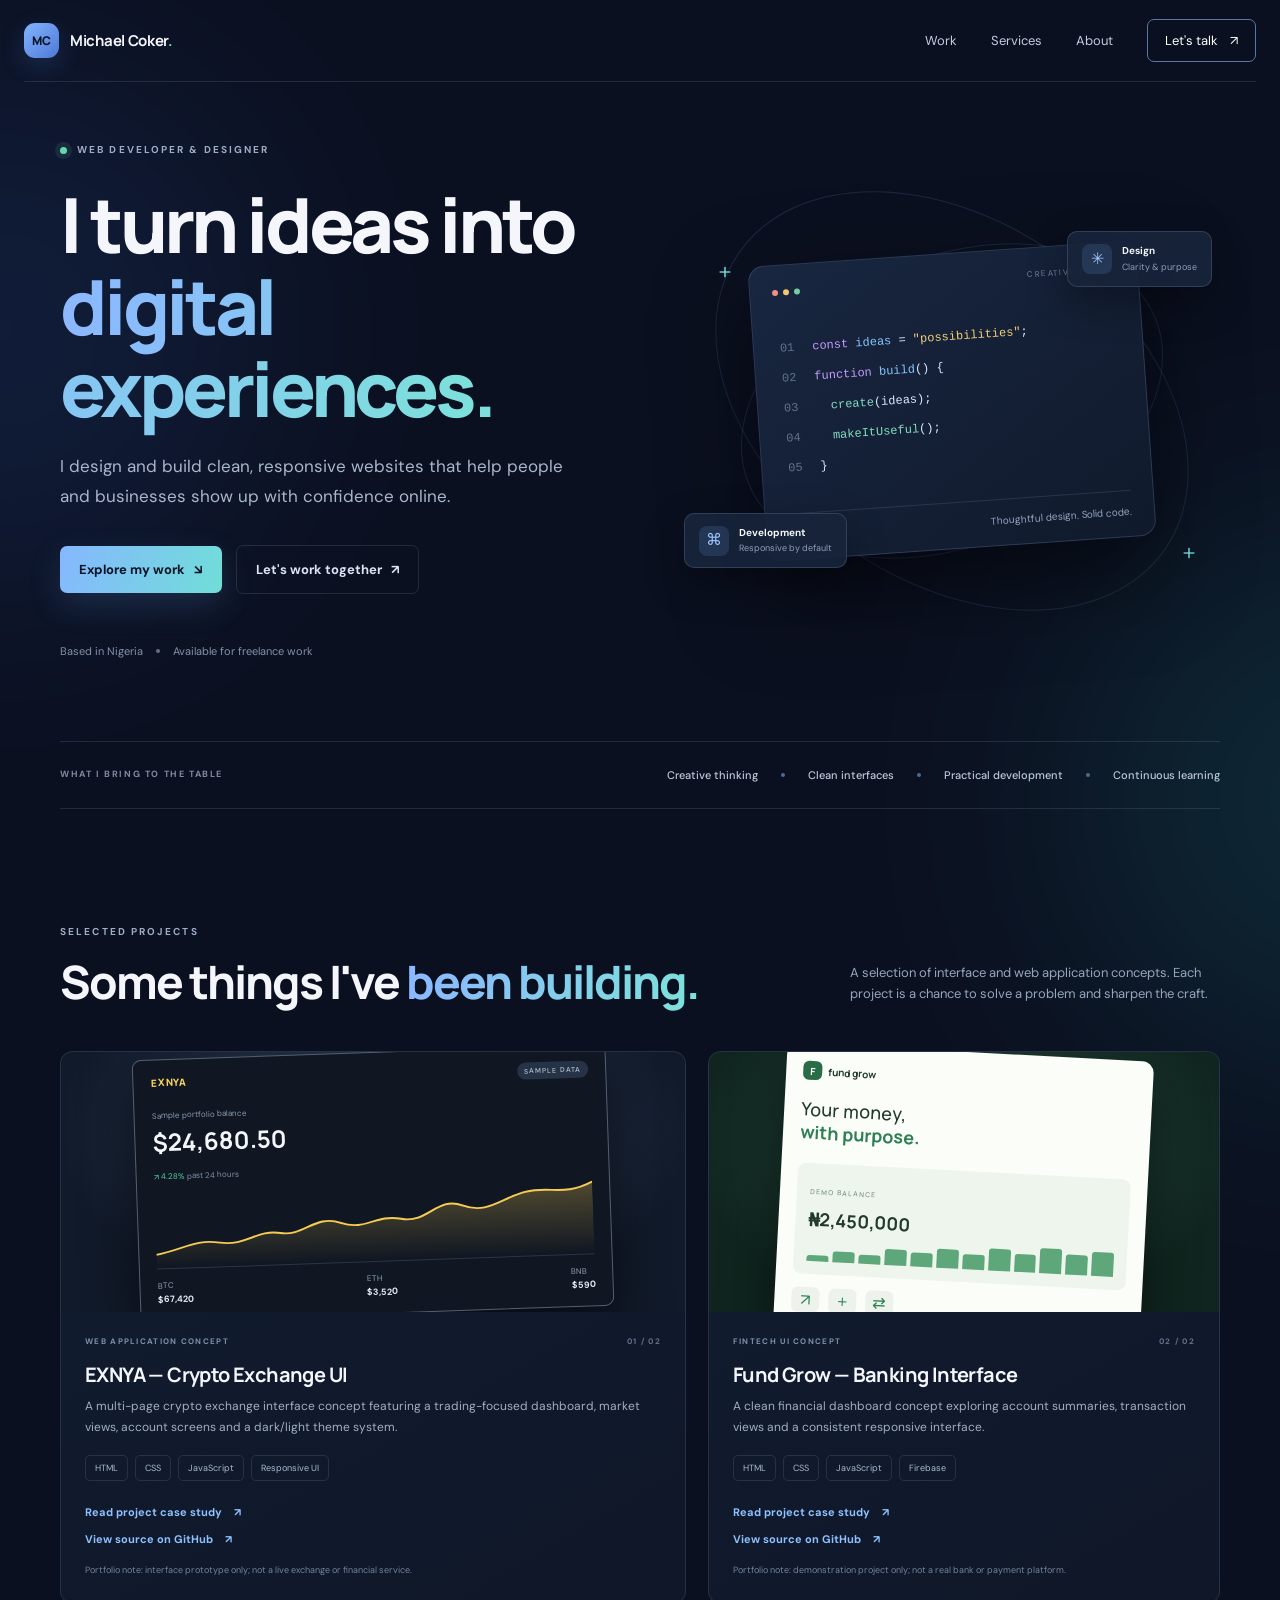
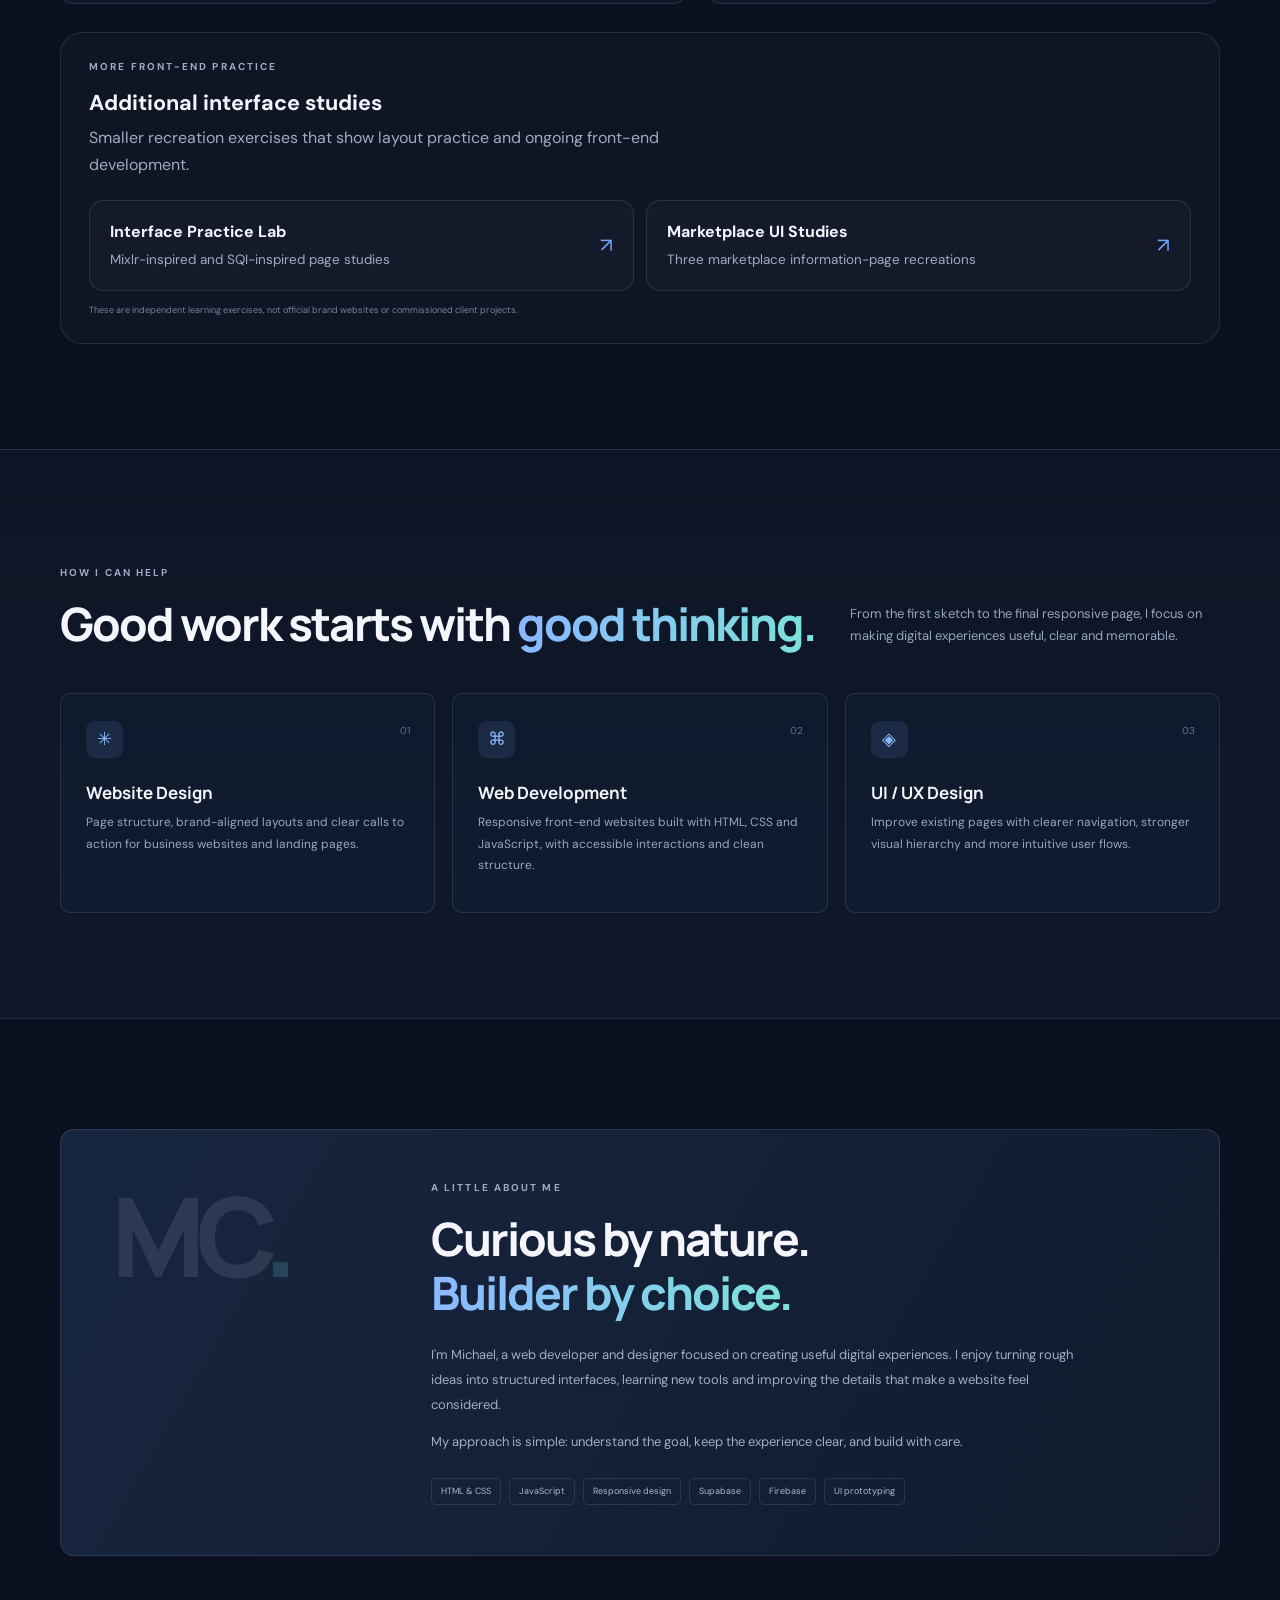
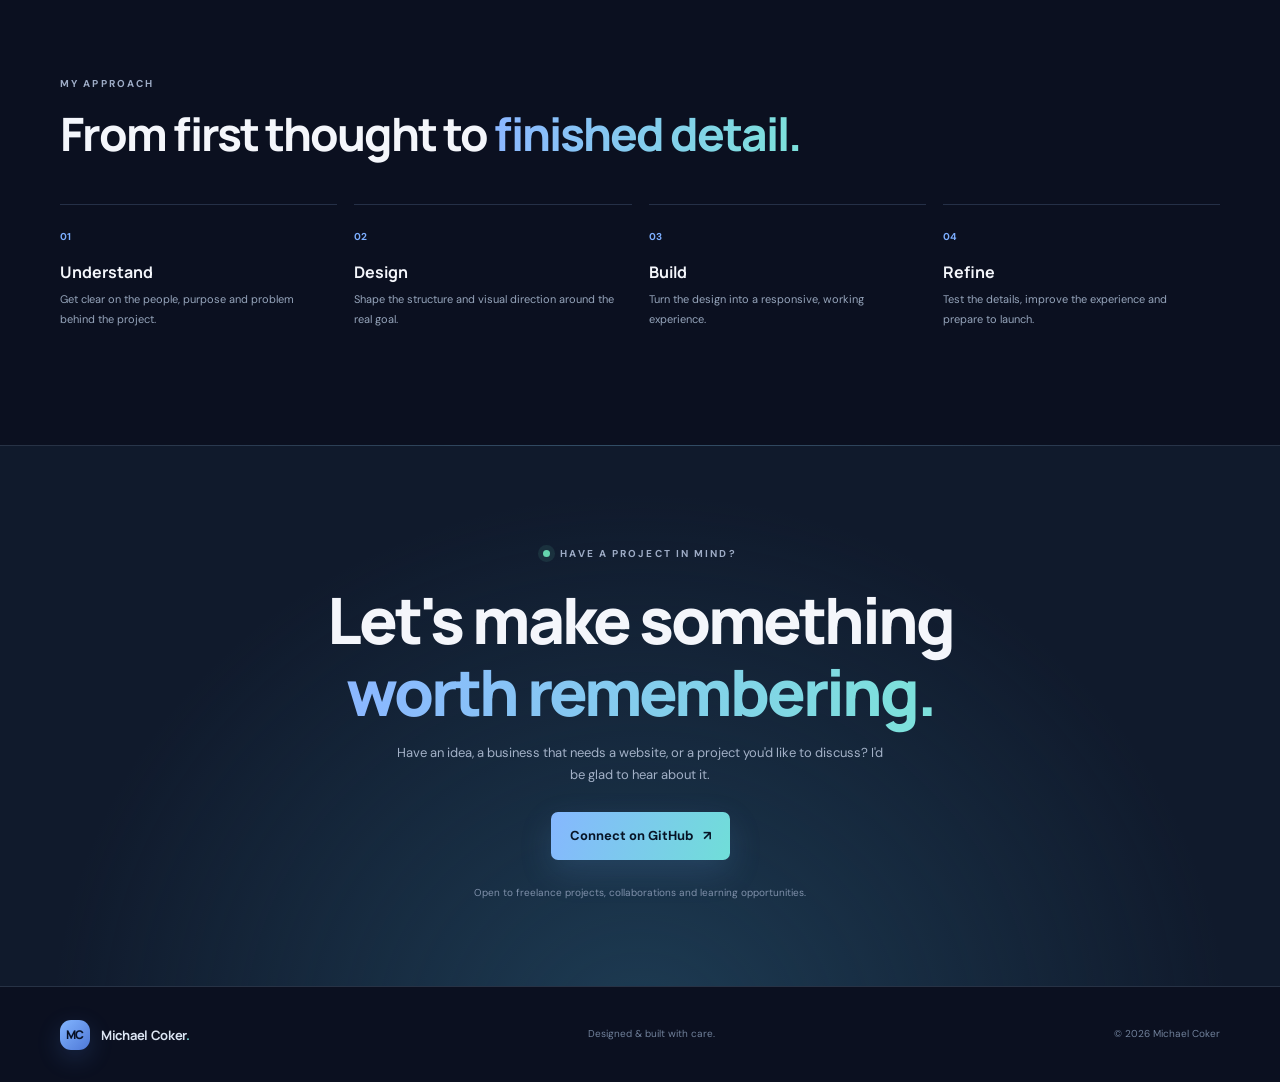
==== index.html @ c0523fa8 "Clarify client-facing website services" ====
<!doctype html>
<html lang="en">
<head>
  <meta charset="utf-8">
  <meta name="viewport" content="width=device-width, initial-scale=1">
  <meta name="theme-color" content="#0b1020">
  <meta name="description" content="Michael Coker is a web developer and designer creating responsive websites and thoughtful digital experiences.">
  <title>Michael Coker — Web Developer & Designer</title>
  <link rel="preconnect" href="https://fonts.googleapis.com">
  <link rel="preconnect" href="https://fonts.gstatic.com" crossorigin>
  <link href="https://fonts.googleapis.com/css2?family=DM+Sans:wght@400;500;600;700&family=Manrope:wght@400;500;600;700;800&display=swap" rel="stylesheet">
  <link rel="stylesheet" href="styles.css">
  <script defer src="script.js"></script>
</head>
<body>
  <div class="page-glow page-glow-one" aria-hidden="true"></div>
  <div class="page-glow page-glow-two" aria-hidden="true"></div>
  <header class="site-header">
    <a class="brand" href="#home" aria-label="Michael Coker home"><span class="brand-mark">MC</span><span>Michael Coker<span class="brand-dot">.</span></span></a>
    <button class="menu-toggle" aria-label="Open navigation" aria-expanded="false"><span></span><span></span></button>
    <nav class="nav" aria-label="Main navigation">
      <a href="#work">Work</a><a href="#services">Services</a><a href="#about">About</a><a href="#contact" class="nav-cta">Let's talk <span>↗</span></a>
    </nav>
  </header>

  <main>
    <section class="hero section-wrap" id="home">
      <div class="hero-copy reveal">
        <div class="eyebrow"><span class="status-dot"></span> WEB DEVELOPER &amp; DESIGNER</div>
        <h1>I turn ideas into <span class="gradient-text">digital experiences.</span></h1>
        <p class="hero-lead">I design and build clean, responsive websites that help people and businesses show up with confidence online.</p>
        <div class="hero-actions">
          <a class="button button-primary" href="#work">Explore my work <span>↘</span></a>
          <a class="button button-quiet" href="#contact">Let's work together <span>↗</span></a>
        </div>
        <div class="hero-meta"><span>Based in Nigeria</span><span class="meta-divider"></span><span>Available for freelance work</span></div>
      </div>
      <div class="hero-art reveal" aria-label="Abstract illustration representing digital design and development">
        <div class="orbit orbit-one"></div><div class="orbit orbit-two"></div>
        <div class="art-card art-card-main">
          <div class="art-card-top"><span class="window-dots"><i></i><i></i><i></i></span><span class="art-label">CREATIVE / CODE</span></div>
          <div class="code-art"><span class="code-muted">01</span><span class="code-purple">const</span> <span class="code-blue">ideas</span> = <span class="code-yellow">"possibilities"</span>;<br><span class="code-muted">02</span><span class="code-purple">function</span> <span class="code-blue">build</span>() {<br><span class="code-muted">03</span>&nbsp;&nbsp;<span class="code-green">create</span>(ideas);<br><span class="code-muted">04</span>&nbsp;&nbsp;<span class="code-green">makeItUseful</span>();<br><span class="code-muted">05</span>}</div>
          <div class="art-card-footer"><span class="footer-pulse"></span> Thoughtful design. Solid code.</div>
        </div>
        <div class="floating-chip chip-design"><span class="chip-icon">✳</span><span><b>Design</b><small>Clarity &amp; purpose</small></span></div>
        <div class="floating-chip chip-build"><span class="chip-icon">⌘</span><span><b>Development</b><small>Responsive by default</small></span></div>
        <div class="art-cross cross-one">+</div><div class="art-cross cross-two">+</div>
      </div>
    </section>

    <section class="trust-strip section-wrap reveal"><span>WHAT I BRING TO THE TABLE</span><div><b>Creative thinking</b><i></i><b>Clean interfaces</b><i></i><b>Practical development</b><i></i><b>Continuous learning</b></div></section>

    <section class="section section-wrap" id="work">
      <div class="section-heading reveal"><div><div class="eyebrow">SELECTED PROJECTS</div><h2>Some things I've <span class="gradient-text">been building.</span></h2></div><p>A selection of interface and web application concepts. Each project is a chance to solve a problem and sharpen the craft.</p></div>
      <div class="project-grid">
        <article class="project-card project-featured reveal">
          <div class="project-visual exnya-visual"><div class="mock-window"><div class="mock-top"><span>EXNYA</span><span class="mock-pill">SAMPLE DATA</span></div><div class="mock-balance"><small>Sample portfolio balance</small><strong>$24,680.50</strong><span>↗ 4.28% <small>past 24 hours</small></span></div><div class="mock-chart"><svg viewBox="0 0 520 120" preserveAspectRatio="none" role="img" aria-label="Decorative upward chart"><defs><linearGradient id="chartFill" x1="0" x2="0" y1="0" y2="1"><stop offset="0" stop-color="#f6cb54" stop-opacity=".28"/><stop offset="1" stop-color="#f6cb54" stop-opacity="0"/></linearGradient></defs><path d="M0 98 C35 90 45 75 76 82 S120 63 148 70 S190 42 220 57 S260 45 292 54 S335 20 365 36 S410 27 440 18 S485 28 520 5 L520 120 L0 120Z" fill="url(#chartFill)"/><path d="M0 98 C35 90 45 75 76 82 S120 63 148 70 S190 42 220 57 S260 45 292 54 S335 20 365 36 S410 27 440 18 S485 28 520 5" fill="none" stroke="#f6cb54" stroke-width="3"/></svg></div><div class="mock-coins"><span>BTC <b>$67,420</b></span><span>ETH <b>$3,520</b></span><span>BNB <b>$590</b></span></div></div></div>
          <div class="project-info"><div class="project-topline"><span class="project-type">WEB APPLICATION CONCEPT</span><span class="project-year">01 / 02</span></div><h3>EXNYA — Crypto Exchange UI</h3><p>A multi-page crypto exchange interface concept featuring a trading-focused dashboard, market views, account screens and a dark/light theme system.</p><div class="tag-list"><span>HTML</span><span>CSS</span><span>JavaScript</span><span>Responsive UI</span></div><a class="text-link" href="exnya.html">Read project case study <span>↗</span></a><br><a class="text-link" href="https://github.com/michael-coker-dev/EXNya" target="_blank" rel="noreferrer">View source on GitHub <span>↗</span></a><p class="project-note">Portfolio note: interface prototype only; not a live exchange or financial service.</p></div>
        </article>
        <article class="project-card reveal">
          <div class="project-visual fund-visual"><div class="fund-window"><div class="fund-brand"><span>F</span> fund grow</div><div class="fund-welcome">Your money,<br><b>with purpose.</b></div><div class="fund-balance"><small>DEMO BALANCE</small><strong>₦2,450,000</strong><div class="fund-bars"><i></i><i></i><i></i><i></i><i></i><i></i><i></i><i></i><i></i><i></i><i></i><i></i></div></div><div class="fund-actions"><i>↗</i><i>＋</i><i>⇄</i></div></div></div>
          <div class="project-info"><div class="project-topline"><span class="project-type">FINTECH UI CONCEPT</span><span class="project-year">02 / 02</span></div><h3>Fund Grow — Banking Interface</h3><p>A clean financial dashboard concept exploring account summaries, transaction views and a consistent responsive interface.</p><div class="tag-list"><span>HTML</span><span>CSS</span><span>JavaScript</span><span>Firebase</span></div><a class="text-link" href="fund-grow.html">Read project case study <span>↗</span></a><br><a class="text-link" href="https://github.com/michael-coker-dev/banking" target="_blank" rel="noreferrer">View source on GitHub <span>↗</span></a><p class="project-note">Portfolio note: demonstration project only; not a real bank or payment platform.</p></div>
        </article>
      </div>
      <div class="practice-panel reveal">
        <div class="practice-heading"><div class="eyebrow">MORE FRONT-END PRACTICE</div><h3>Additional interface studies</h3><p>Smaller recreation exercises that show layout practice and ongoing front-end development.</p></div>
        <div class="practice-links">
          <a href="https://michael-coker-dev.github.io/cobra/" target="_blank" rel="noreferrer"><span><b>Interface Practice Lab</b><small>Mixlr-inspired and SQI-inspired page studies</small></span><span>↗</span></a>
          <a href="https://michael-coker-dev.github.io/scaling-potato/" target="_blank" rel="noreferrer"><span><b>Marketplace UI Studies</b><small>Three marketplace information-page recreations</small></span><span>↗</span></a>
        </div>
        <p class="project-note">These are independent learning exercises, not official brand websites or commissioned client projects.</p>
      </div>
    </section>

    <section class="section services-section" id="services"><div class="section-wrap"><div class="section-heading reveal"><div><div class="eyebrow">HOW I CAN HELP</div><h2>Good work starts with <span class="gradient-text">good thinking.</span></h2></div><p>From the first sketch to the final responsive page, I focus on making digital experiences useful, clear and memorable.</p></div>
      <div class="service-grid">
        <article class="service-card reveal"><div class="service-icon">✳</div><span class="service-number">01</span><h3>Website Design</h3><p>Page structure, brand-aligned layouts and clear calls to action for business websites and landing pages.</p></article>
        <article class="service-card reveal"><div class="service-icon">⌘</div><span class="service-number">02</span><h3>Web Development</h3><p>Responsive front-end websites built with HTML, CSS and JavaScript, with accessible interactions and clean structure.</p></article>
        <article class="service-card reveal"><div class="service-icon">◈</div><span class="service-number">03</span><h3>UI / UX Design</h3><p>Improve existing pages with clearer navigation, stronger visual hierarchy and more intuitive user flows.</p></article>
      </div>
    </div></section>

    <section class="section section-wrap about-section" id="about"><div class="about-panel reveal"><div class="about-mark">MC<span>.</span></div><div class="about-copy"><div class="eyebrow">A LITTLE ABOUT ME</div><h2>Curious by nature.<br><span class="gradient-text">Builder by choice.</span></h2><p>I'm Michael, a web developer and designer focused on creating useful digital experiences. I enjoy turning rough ideas into structured interfaces, learning new tools and improving the details that make a website feel considered.</p><p>My approach is simple: understand the goal, keep the experience clear, and build with care.</p><div class="tool-row"><span>HTML &amp; CSS</span><span>JavaScript</span><span>Responsive design</span><span>Supabase</span><span>Firebase</span><span>UI prototyping</span></div></div></div></section>

    <section class="section section-wrap process-section"><div class="section-heading reveal"><div><div class="eyebrow">MY APPROACH</div><h2>From first thought to <span class="gradient-text">finished detail.</span></h2></div></div><div class="process-grid"><div class="process-step reveal"><span>01</span><h3>Understand</h3><p>Get clear on the people, purpose and problem behind the project.</p></div><div class="process-step reveal"><span>02</span><h3>Design</h3><p>Shape the structure and visual direction around the real goal.</p></div><div class="process-step reveal"><span>03</span><h3>Build</h3><p>Turn the design into a responsive, working experience.</p></div><div class="process-step reveal"><span>04</span><h3>Refine</h3><p>Test the details, improve the experience and prepare to launch.</p></div></div></section>

    <section class="contact-section" id="contact"><div class="section-wrap contact-inner reveal"><div class="eyebrow"><span class="status-dot"></span> HAVE A PROJECT IN MIND?</div><h2>Let's make something<br><span class="gradient-text">worth remembering.</span></h2><p>Have an idea, a business that needs a website, or a project you'd like to discuss? I'd be glad to hear about it.</p><a class="button button-primary" href="https://github.com/michael-coker-dev" target="_blank" rel="noreferrer">Connect on GitHub <span>↗</span></a><div class="contact-foot">Open to freelance projects, collaborations and learning opportunities.</div></div></section>
  </main>
  <footer class="site-footer section-wrap"><a class="brand" href="#home"><span class="brand-mark">MC</span><span>Michael Coker<span class="brand-dot">.</span></span></a><span>Designed &amp; built with care.</span><span>© <span id="year"></span> Michael Coker</span></footer>
</body>
</html>
---- styles.css ----
:root{--bg:#0b1020;--panel:#111a2d;--panel2:#151f34;--text:#f4f6fb;--muted:#a0abc0;--line:rgba(190,207,235,.13);--blue:#70a7ff;--cyan:#78e0dc;--gold:#f6cb54;--font:'DM Sans',sans-serif;--display:'Manrope',sans-serif}*{box-sizing:border-box}html{scroll-behavior:smooth;scroll-padding-top:90px}body{margin:0;background:var(--bg);color:var(--text);font-family:var(--font);line-height:1.65;overflow-x:hidden}a{color:inherit;text-decoration:none}.page-glow{position:absolute;width:520px;height:520px;border-radius:50%;filter:blur(130px);opacity:.13;pointer-events:none;z-index:-1}.page-glow-one{background:#3977e9;top:70px;left:-260px}.page-glow-two{background:#27c9c3;top:540px;right:-320px}.section-wrap{width:min(1160px,calc(100% - 48px));margin-inline:auto}.site-header{height:82px;width:min(1240px,calc(100% - 48px));margin:auto;display:flex;align-items:center;justify-content:space-between;border-bottom:1px solid var(--line);position:relative;z-index:10}.brand{display:inline-flex;align-items:center;gap:11px;font:700 15px var(--display);letter-spacing:-.3px}.brand-mark{width:35px;height:35px;border-radius:11px;display:grid;place-items:center;background:linear-gradient(135deg,#82b5ff,#4e78d7);color:#081126;font:800 12px var(--display);box-shadow:0 8px 24px #5285e633}.brand-dot{color:var(--cyan)}.nav{display:flex;align-items:center;gap:34px;color:#c3cce0;font-size:13px}.nav a:not(.nav-cta):hover{color:var(--cyan)}.nav-cta{border:1px solid #5876a8;padding:10px 17px;border-radius:7px;color:#fff}.nav-cta span,.button span,.text-link span{margin-left:9px}.nav-cta:hover{background:#182943}.menu-toggle{display:none;background:none;border:0}.hero{min-height:650px;display:grid;grid-template-columns:1.03fr .97fr;align-items:center;gap:55px;padding-top:60px;padding-bottom:80px}.eyebrow{font-size:10px;letter-spacing:2.1px;font-weight:700;color:#9eacc6;display:flex;align-items:center;gap:10px}.status-dot,.footer-pulse{width:7px;height:7px;background:#65d6ae;border-radius:50%;box-shadow:0 0 0 5px #65d6ae1b}.hero h1{font:800 clamp(46px,6vw,76px)/1.08 var(--display);letter-spacing:-4px;margin:24px 0 22px;max-width:650px}.gradient-text{background:linear-gradient(100deg,#8bb8ff 4%,#7de0dc 94%);-webkit-background-clip:text;background-clip:text;color:transparent}.hero-lead{font-size:17px;line-height:1.8;color:#aab6cb;max-width:520px}.hero-actions{display:flex;align-items:center;gap:14px;margin-top:33px;flex-wrap:wrap}.button{display:inline-flex;align-items:center;justify-content:center;padding:13px 19px;border-radius:7px;font-size:13px;font-weight:700;transition:transform .2s,background .2s}.button:hover{transform:translateY(-3px)}.button-primary{background:linear-gradient(110deg,#86b7ff,#70ded8);color:#071426;box-shadow:0 12px 32px #67a7e52b}.button-primary:hover{background:linear-gradient(110deg,#a1c7ff,#92eee8)}.button-quiet{border:1px solid var(--line);color:#dbe4f4}.button-quiet:hover{background:#ffffff0b}.hero-meta{display:flex;align-items:center;gap:13px;margin-top:48px;color:#8391a9;font-size:11px}.meta-divider{height:4px;width:4px;border-radius:50%;background:#62718a}.hero-art{height:410px;position:relative;display:grid;place-items:center}.orbit{position:absolute;border:1px solid #81b4ff24;border-radius:50%;transform:rotate(-22deg)}.orbit-one{width:440px;height:290px}.orbit-two{width:520px;height:360px;transform:rotate(35deg)}.art-card{position:relative;background:linear-gradient(145deg,#182640,#101a2c);border:1px solid #b1caff27;border-radius:16px;box-shadow:0 34px 90px #0008}.art-card-main{width:min(390px,88%);padding:20px 22px 15px;transform:rotate(-4deg);z-index:2}.art-card-top,.art-card-footer{display:flex;justify-content:space-between;align-items:center}.window-dots{display:flex;gap:5px}.window-dots i{width:6px;height:6px;border-radius:50%;background:#7793bb}.window-dots i:first-child{background:#ef8e89}.window-dots i:nth-child(2){background:#f0c76a}.window-dots i:nth-child(3){background:#75cda1}.art-label{font-size:8px;letter-spacing:1.5px;color:#7284a1}.code-art{font:12px/2.5 ui-monospace,monospace;color:#dce8fb;padding:35px 4px 30px}.code-muted{color:#60728f;margin-right:18px}.code-purple{color:#c59aff}.code-blue{color:#86c6ff}.code-yellow{color:#f5d17a}.code-green{color:#83dec0}.art-card-footer{border-top:1px solid var(--line);padding-top:13px;color:#93a4c0;font-size:10px}.footer-pulse{width:6px;height:6px;margin-right:auto;margin-left:0}.floating-chip{position:absolute;z-index:3;display:flex;align-items:center;gap:10px;padding:11px 14px;border:1px solid #b8d0f02b;border-radius:10px;background:#17243aee;box-shadow:0 15px 40px #0005}.floating-chip b,.floating-chip small{display:block}.floating-chip b{font-size:10px}.floating-chip small{font-size:9px;color:#8e9eb7}.chip-icon{width:30px;height:30px;border-radius:8px;display:grid;place-items:center;background:#6e9fe32a;color:#9fc5ff}.chip-design{top:35px;right:8px}.chip-build{bottom:38px;left:0}.art-cross{position:absolute;color:#76d8dc;font-size:24px;font-weight:300}.cross-one{top:55px;left:35px}.cross-two{bottom:35px;right:25px}.trust-strip{border-block:1px solid var(--line);padding:24px 0;display:flex;align-items:center;justify-content:space-between;gap:25px}.trust-strip>span{font-size:9px;letter-spacing:1.6px;color:#7e8ba3;font-weight:700}.trust-strip>div{display:flex;gap:23px;align-items:center;flex-wrap:wrap}.trust-strip b{font-size:11px;font-weight:500;color:#bdc8db}.trust-strip i{width:4px;height:4px;border-radius:50%;background:#4e698d}.section{padding-top:115px;padding-bottom:105px}.section-heading{display:flex;justify-content:space-between;align-items:end;gap:35px;margin-bottom:42px}.section-heading h2,.about-copy h2{font:750 clamp(31px,4vw,46px)/1.18 var(--display);letter-spacing:-2px;margin:15px 0 0}.section-heading>p{max-width:370px;color:#97a5bb;font-size:13px;margin:0 0 5px}.project-grid{display:grid;grid-template-columns:1.1fr .9fr;gap:22px}.project-card{background:linear-gradient(150deg,#121d31,#0f1728);border:1px solid var(--line);border-radius:13px;overflow:hidden;transition:transform .25s,border-color .25s}.project-card:hover{transform:translateY(-5px);border-color:#82b4ff55}.project-visual{height:260px;display:grid;place-items:center;overflow:hidden;position:relative}.exnya-visual{background:radial-gradient(ellipse at 50% 30%,#31405b,#111a2a 72%)}.mock-window{width:76%;min-width:270px;background:#101722;border:1px solid #536071;border-radius:9px;padding:15px 17px 13px;box-shadow:0 22px 50px #0008;transform:rotate(-2deg)}.mock-top{display:flex;justify-content:space-between;color:#f6d35d;font:800 10px var(--display);letter-spacing:1px}.mock-pill{font:600 7px var(--font);color:#a4b1c4;background:#263246;padding:4px 7px;border-radius:20px}.mock-balance{margin-top:17px}.mock-balance small{display:block;color:#8b9ab0;font-size:8px}.mock-balance strong{display:block;font:700 24px var(--display);margin:3px 0}.mock-balance>span{font-size:8px;color:#4fd5a3}.mock-balance>span small{display:inline;color:#8190a5}.mock-chart{height:75px;margin-top:5px}.mock-chart svg{width:100%;height:100%}.mock-coins{display:flex;justify-content:space-between;border-top:1px solid #293448;padding-top:10px;font-size:8px;color:#91a0b4}.mock-coins b{display:block;color:#e7edf7;font-size:9px}.fund-visual{background:radial-gradient(ellipse at 50% 35%,#284d43,#10251f 75%)}.fund-window{width:72%;min-width:255px;background:#fbfdf9;color:#213a2d;border-radius:12px;padding:17px;box-shadow:0 22px 55px #0007;transform:rotate(3deg)}.fund-brand{font:700 10px var(--display);display:flex;align-items:center;gap:6px}.fund-brand span{width:19px;height:19px;background:#286c48;color:#fff;display:grid;place-items:center;border-radius:6px}.fund-welcome{font:500 18px/1.3 var(--display);margin:18px 0}.fund-welcome b{color:#2d8053}.fund-balance{background:#eef5ed;padding:13px;border-radius:8px}.fund-balance small{font-size:7px;letter-spacing:1px;color:#718576}.fund-balance strong{display:block;font:700 18px var(--display);margin:5px 0}.fund-bars{height:25px;display:flex;align-items:end;gap:4px}.fund-bars i{width:8%;background:#5da77a;border-radius:3px 3px 0 0}.fund-bars i:nth-child(1){height:25%}.fund-bars i:nth-child(2){height:45%}.fund-bars i:nth-child(3){height:35%}.fund-bars i:nth-child(4){height:65%}.fund-bars i:nth-child(5){height:55%}.fund-bars i:nth-child(6){height:78%}.fund-bars i:nth-child(7){height:60%}.fund-bars i:nth-child(8){height:90%}.fund-bars i:nth-child(9){height:72%}.fund-bars i:nth-child(10){height:100%}.fund-bars i:nth-child(11){height:82%}.fund-bars i:nth-child(12){height:96%}.fund-actions{display:flex;gap:9px;margin-top:13px}.fund-actions i{font-style:normal;display:grid;place-items:center;width:28px;height:25px;background:#edf3ec;border-radius:6px;color:#2c8053}.project-info{padding:23px 24px 25px}.project-topline{display:flex;justify-content:space-between;gap:10px;color:#7e90ad;font-size:8px;letter-spacing:1.3px;font-weight:700}.project-year{color:#62718b}.project-info h3{font:700 20px var(--display);letter-spacing:-.6px;margin:12px 0 8px}.project-info>p:not(.project-note){color:#a1aec2;font-size:12px;line-height:1.75;margin:0}.tag-list{display:flex;gap:7px;flex-wrap:wrap;margin:17px 0}.tag-list span,.tool-row span{border:1px solid var(--line);padding:5px 9px;border-radius:5px;color:#a9bad2;font-size:9px}.text-link{display:inline-block;color:#8ec1ff;font-size:11px;font-weight:700;margin-top:3px}.text-link:hover{color:#b2e7ff}.project-note{font-size:9px;color:#73839d;margin:12px 0 0}.services-section{background:linear-gradient(180deg,#101a2b88,#111c2fbb);border-block:1px solid var(--line)}.service-grid{display:grid;grid-template-columns:repeat(3,1fr);gap:17px}.service-card{position:relative;padding:27px 25px 30px;border:1px solid var(--line);border-radius:10px;background:#121e31a8;min-height:220px}.service-icon{width:37px;height:37px;border-radius:9px;background:#76aaff1c;color:#8bbaff;display:grid;place-items:center;font-size:18px}.service-number{position:absolute;right:24px;top:29px;font-size:10px;color:#60718d}.service-card h3{font:700 17px var(--display);margin:23px 0 8px}.service-card p{font-size:12px;color:#98a7bd;line-height:1.8;margin:0}.about-section{padding-block:110px}.about-panel{display:grid;grid-template-columns:.55fr 1.45fr;gap:40px;padding:50px;background:linear-gradient(120deg,#172640,#111b2d);border:1px solid var(--line);border-radius:14px}.about-mark{font:800 clamp(60px,10vw,110px)/1 var(--display);letter-spacing:-10px;color:#d8e7ff1c}.about-mark span{color:#70dcd62e}.about-copy h2{margin-bottom:23px}.about-copy p{font-size:13px;color:#a1aec2;max-width:650px;line-height:1.9}.tool-row{display:flex;flex-wrap:wrap;gap:8px;margin-top:23px}.process-section{padding-top:10px;padding-bottom:115px}.process-grid{display:grid;grid-template-columns:repeat(4,1fr);gap:17px}.process-step{border-top:1px solid #6480a64a;padding:17px 13px 0 0}.process-step>span{font-size:10px;color:#7caeff;font-weight:700}.process-step h3{font:700 16px var(--display);margin:13px 0 7px}.process-step p{font-size:11px;color:#96a5bb;line-height:1.8;margin:0}.contact-section{background:radial-gradient(ellipse at 50% 110%,#244d68aa,transparent 65%),#101a2c;border-block:1px solid var(--line);text-align:center;padding:100px 0 85px}.contact-inner{display:flex;align-items:center;flex-direction:column}.contact-inner h2{font:800 clamp(38px,6vw,64px)/1.12 var(--display);letter-spacing:-3px;margin:22px 0 15px}.contact-inner>p{max-width:500px;color:#a3b1c7;font-size:13px;margin:0 0 27px}.contact-foot{margin-top:25px;color:#7f90aa;font-size:10px}.site-footer{min-height:95px;display:flex;align-items:center;justify-content:space-between;gap:18px;color:#71819b;font-size:10px}.site-footer .brand{color:#dce5f3;font-size:13px}.site-footer .brand-mark{width:30px;height:30px}.reveal{opacity:0;transform:translateY(18px);transition:opacity .65s ease,transform .65s ease}.reveal.visible{opacity:1;transform:translateY(0)}@media(max-width:850px){.hero{gap:20px;grid-template-columns:1fr 0.9fr}.hero h1{font-size:58px}.hero-art{transform:scale(.9)}.section-heading{align-items:start;flex-direction:column;gap:15px}.section-heading>p{max-width:580px}.project-grid{grid-template-columns:1fr 1fr}.project-visual{height:220px}.about-panel{grid-template-columns:.3fr 1.7fr;padding:35px}.trust-strip{align-items:flex-start;flex-direction:column}.trust-strip>div{gap:13px}.process-grid{grid-template-columns:repeat(2,1fr);row-gap:30px}}@media(max-width:640px){.section-wrap,.site-header{width:calc(100% - 36px)}.site-header{height:70px}.menu-toggle{display:flex;flex-direction:column;gap:5px;padding:9px;border:1px solid var(--line);border-radius:7px}.menu-toggle span{height:2px;width:18px;background:#dbe6f8}.nav{display:none;position:absolute;top:69px;left:-18px;right:-18px;background:#101a2df7;border-bottom:1px solid var(--line);padding:20px 22px 24px;flex-direction:column;align-items:stretch;gap:18px}.nav.open{display:flex}.nav-cta{text-align:center}.hero{display:flex;flex-direction:column;align-items:stretch;padding-top:74px;padding-bottom:55px;gap:15px;min-height:auto}.hero h1{font-size:clamp(47px,13vw,64px);letter-spacing:-3px;margin-top:19px}.hero-lead{font-size:15px}.hero-meta{margin-top:30px;flex-wrap:wrap}.hero-art{height:330px;transform:none;margin-top:10px}.orbit-one{width:330px;height:220px}.orbit-two{width:370px;height:270px}.art-card-main{width:min(340px,88%);padding:17px}.code-art{font-size:10px;padding:23px 2px}.chip-design{right:0;top:8px}.chip-build{left:0;bottom:10px}.floating-chip{padding:9px 11px}.trust-strip{padding:20px 0}.trust-strip>div{gap:10px 13px}.trust-strip b{font-size:10px}.section{padding-top:78px;padding-bottom:78px}.section-heading h2,.about-copy h2{font-size:34px;letter-spacing:-1.5px}.project-grid,.service-grid{grid-template-columns:1fr}.project-visual{height:235px}.project-info{padding:21px}.service-card{min-height:190px}.about-section{padding-block:75px}.about-panel{display:block;padding:27px 22px}.about-mark{font-size:58px;letter-spacing:-6px;margin-bottom:25px}.process-section{padding-bottom:80px}.process-grid{gap:25px 15px}.process-step{padding-right:8px}.contact-section{padding:75px 0 65px}.contact-inner h2{font-size:43px;letter-spacing:-2px}.site-footer{padding-block:25px;flex-wrap:wrap;justify-content:space-between}.site-footer>span:nth-child(2){display:none}}@media(prefers-reduced-motion:reduce){html{scroll-behavior:auto}*,*::before,*::after{animation-duration:.01ms!important;animation-iteration-count:1!important;transition-duration:.01ms!important}.reveal{opacity:1;transform:none}}

/* Additional practice-project panel */
.practice-panel{margin-top:28px;padding:26px 28px;border:1px solid var(--line,rgba(255,255,255,.12));border-radius:22px;background:rgba(255,255,255,.025)}
.practice-heading{max-width:620px}.practice-heading h3{font-size:1.35rem;margin:10px 0 4px}.practice-heading p{margin:0;color:var(--muted,#aab4c5)}
.practice-links{display:grid;grid-template-columns:repeat(2,minmax(0,1fr));gap:12px;margin:22px 0 12px}
.practice-links a{display:flex;align-items:center;justify-content:space-between;gap:16px;padding:18px 20px;border:1px solid rgba(255,255,255,.1);border-radius:14px;color:inherit;text-decoration:none;background:rgba(255,255,255,.025);transition:transform .2s ease,border-color .2s ease}
.practice-links a:hover{transform:translateY(-3px);border-color:rgba(118,167,255,.55)}
.practice-links b,.practice-links small{display:block}.practice-links small{margin-top:4px;color:var(--muted,#aab4c5);font-size:.84rem}.practice-links a>span:last-child{color:#76a7ff;font-size:1.25rem}
@media(max-width:680px){.practice-panel{padding:22px 18px}.practice-links{grid-template-columns:1fr}}
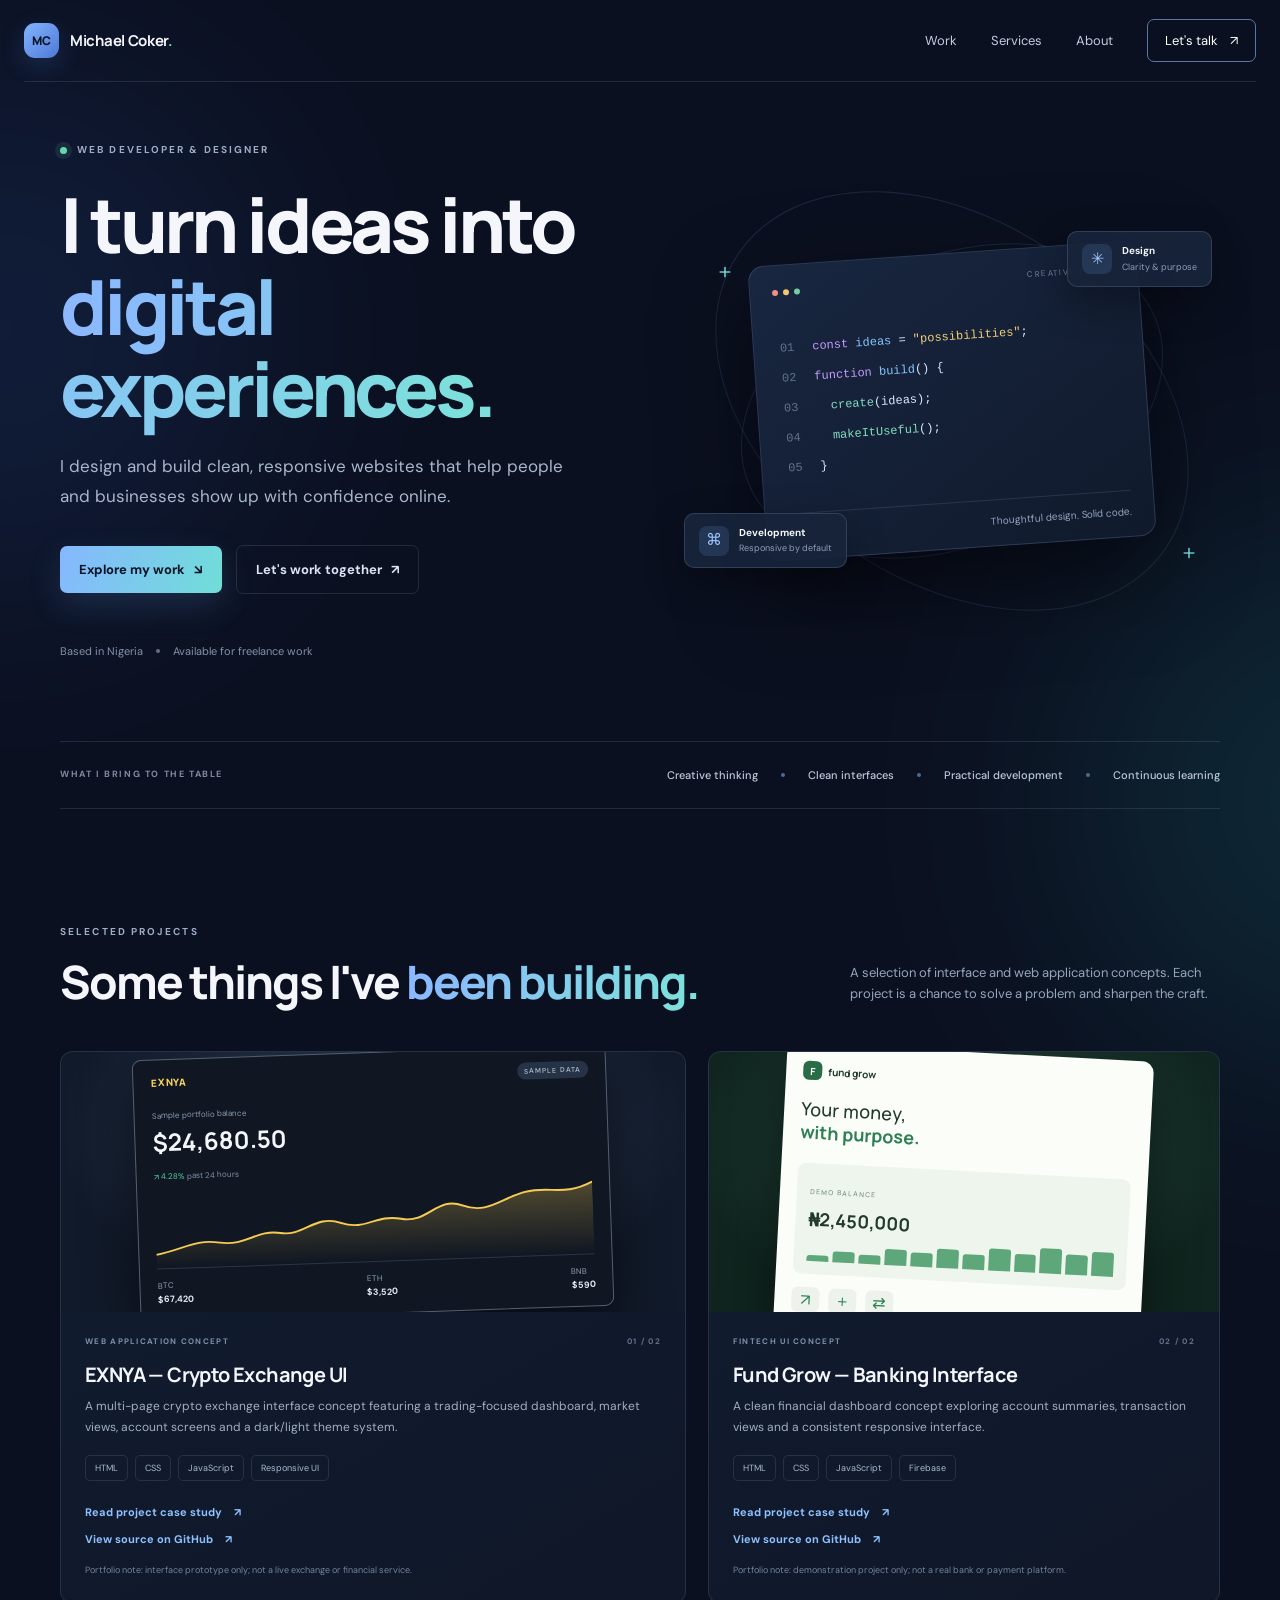
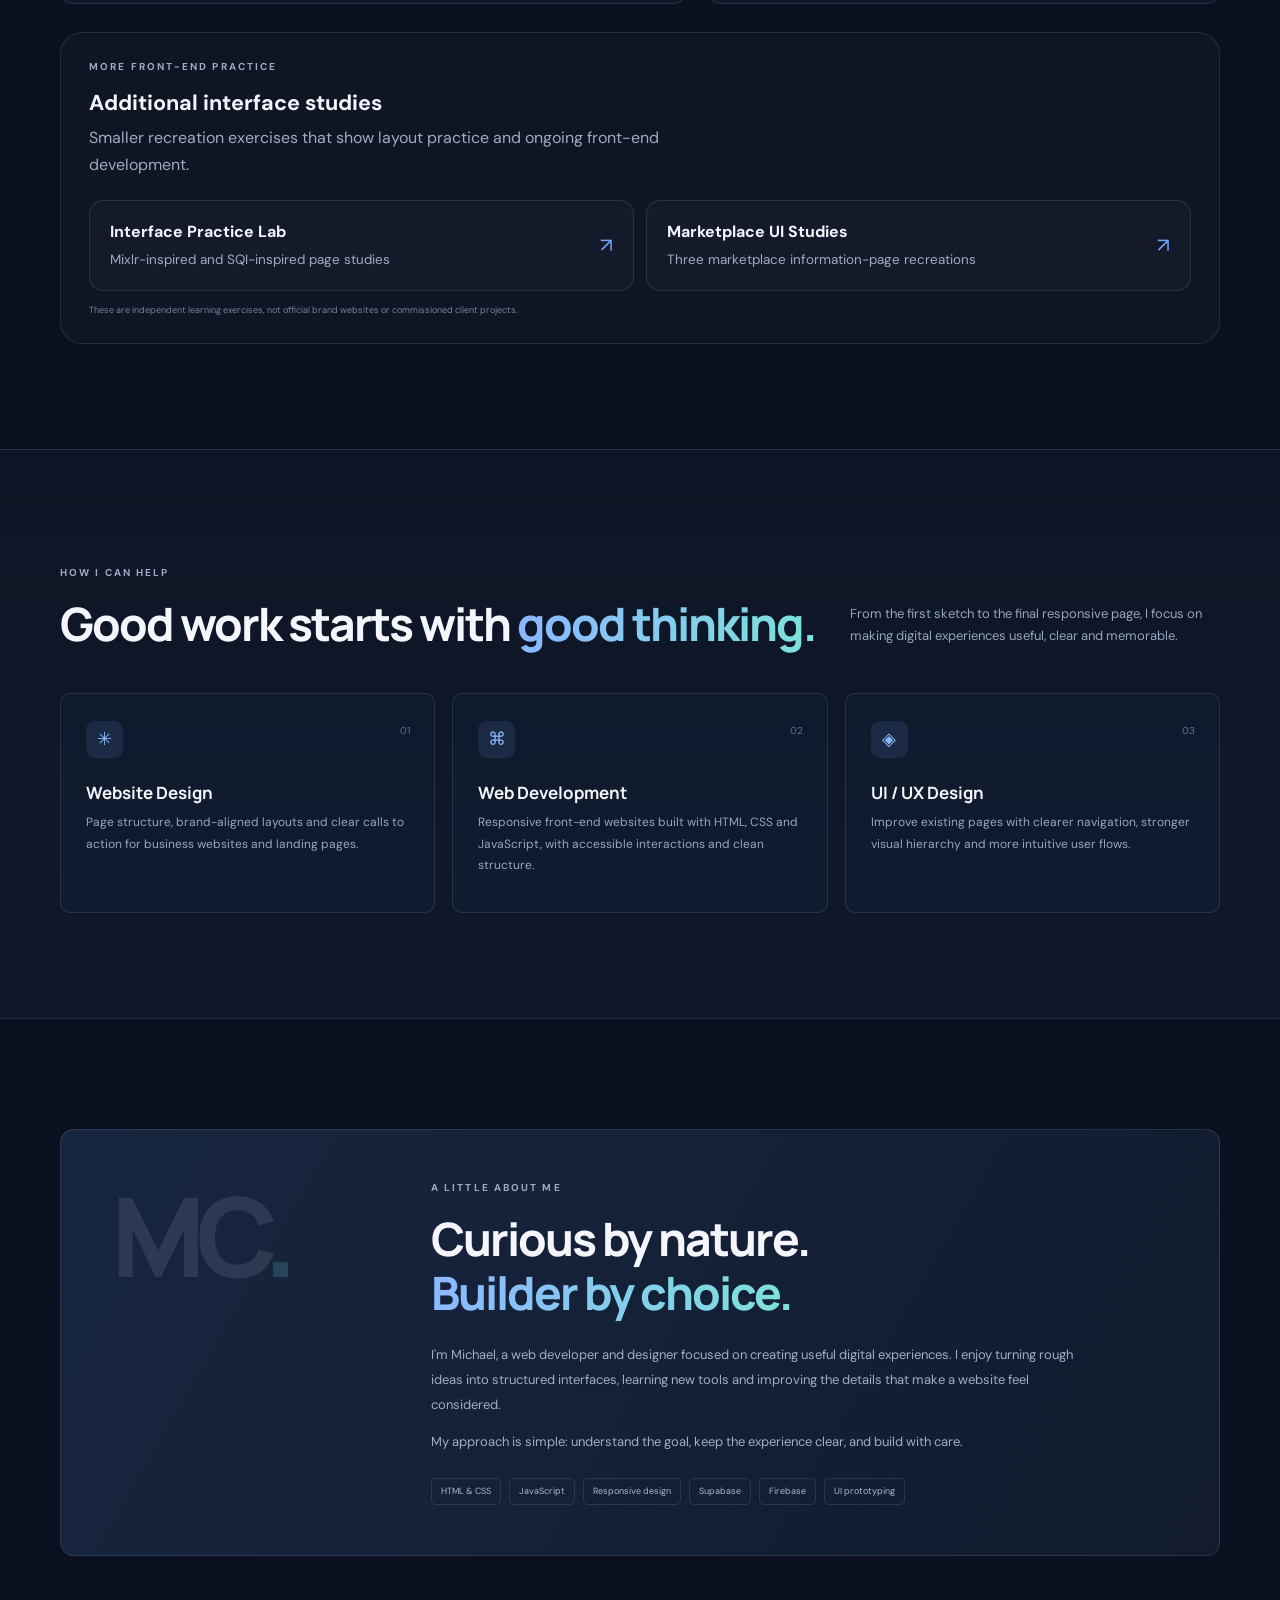
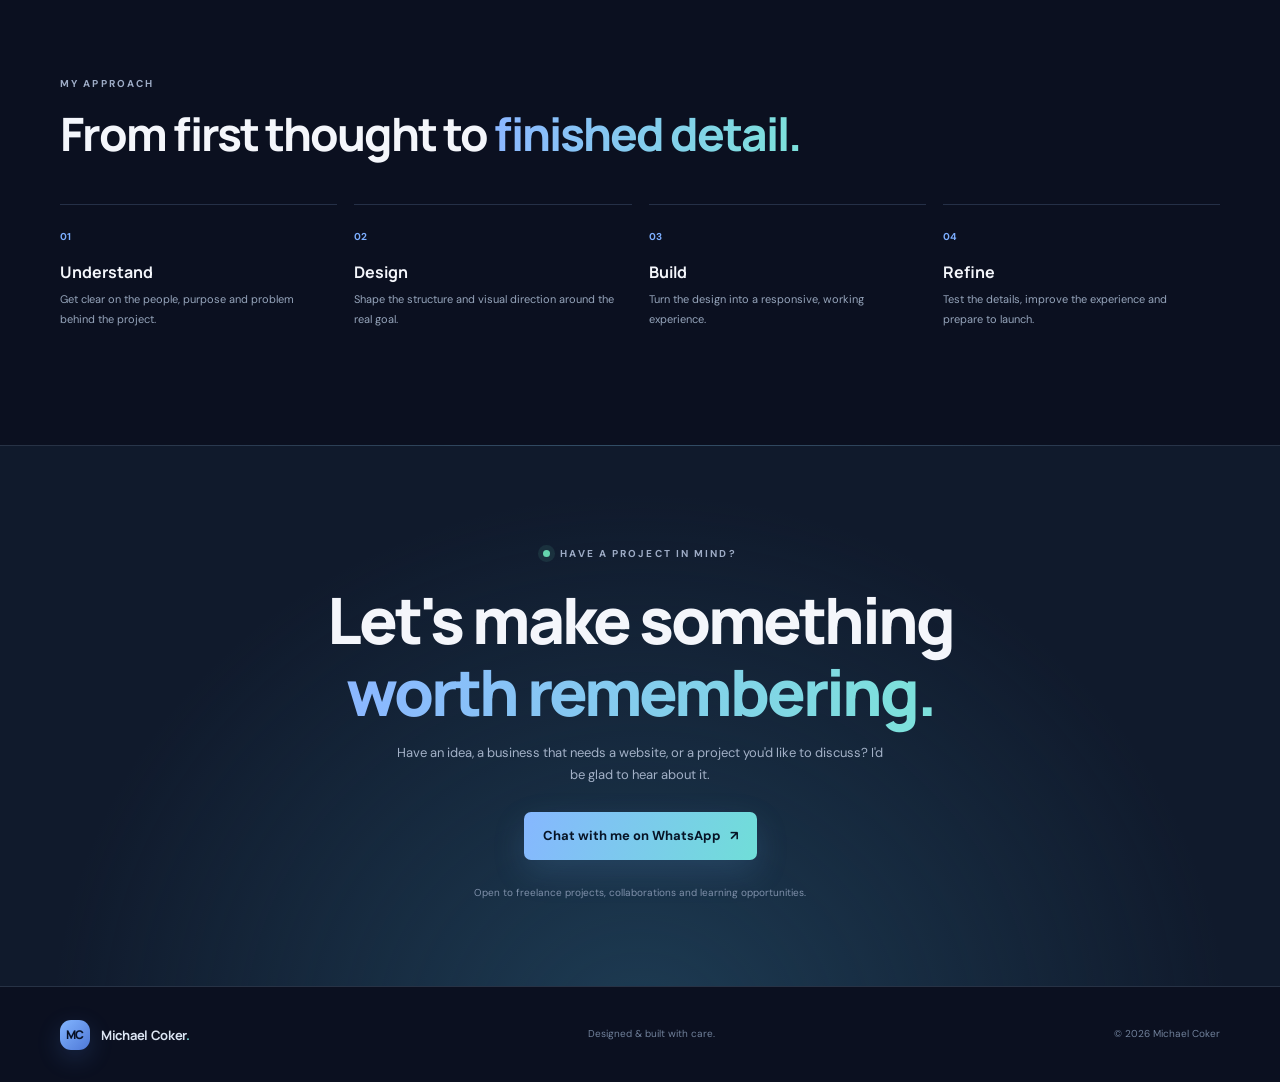
==== commit a96d437b: "Add direct WhatsApp contact to portfolio" ====
--- a/index.html
+++ b/index.html
@@ -84,7 +84,7 @@
 
     <section class="section section-wrap process-section"><div class="section-heading reveal"><div><div class="eyebrow">MY APPROACH</div><h2>From first thought to <span class="gradient-text">finished detail.</span></h2></div></div><div class="process-grid"><div class="process-step reveal"><span>01</span><h3>Understand</h3><p>Get clear on the people, purpose and problem behind the project.</p></div><div class="process-step reveal"><span>02</span><h3>Design</h3><p>Shape the structure and visual direction around the real goal.</p></div><div class="process-step reveal"><span>03</span><h3>Build</h3><p>Turn the design into a responsive, working experience.</p></div><div class="process-step reveal"><span>04</span><h3>Refine</h3><p>Test the details, improve the experience and prepare to launch.</p></div></div></section>
 
-    <section class="contact-section" id="contact"><div class="section-wrap contact-inner reveal"><div class="eyebrow"><span class="status-dot"></span> HAVE A PROJECT IN MIND?</div><h2>Let's make something<br><span class="gradient-text">worth remembering.</span></h2><p>Have an idea, a business that needs a website, or a project you'd like to discuss? I'd be glad to hear about it.</p><a class="button button-primary" href="https://github.com/michael-coker-dev" target="_blank" rel="noreferrer">Connect on GitHub <span>↗</span></a><div class="contact-foot">Open to freelance projects, collaborations and learning opportunities.</div></div></section>
+    <section class="contact-section" id="contact"><div class="section-wrap contact-inner reveal"><div class="eyebrow"><span class="status-dot"></span> HAVE A PROJECT IN MIND?</div><h2>Let's make something<br><span class="gradient-text">worth remembering.</span></h2><p>Have an idea, a business that needs a website, or a project you'd like to discuss? I'd be glad to hear about it.</p><a class="button button-primary" href="https://wa.me/2349034887573?text=Hello%20Michael%2C%20I%20found%20your%20portfolio%20and%20would%20like%20to%20discuss%20a%20website%20project." target="_blank" rel="noreferrer">Chat with me on WhatsApp <span>↗</span></a><div class="contact-foot">Open to freelance projects, collaborations and learning opportunities.</div></div></section>
   </main>
   <footer class="site-footer section-wrap"><a class="brand" href="#home"><span class="brand-mark">MC</span><span>Michael Coker<span class="brand-dot">.</span></span></a><span>Designed &amp; built with care.</span><span>© <span id="year"></span> Michael Coker</span></footer>
 </body>
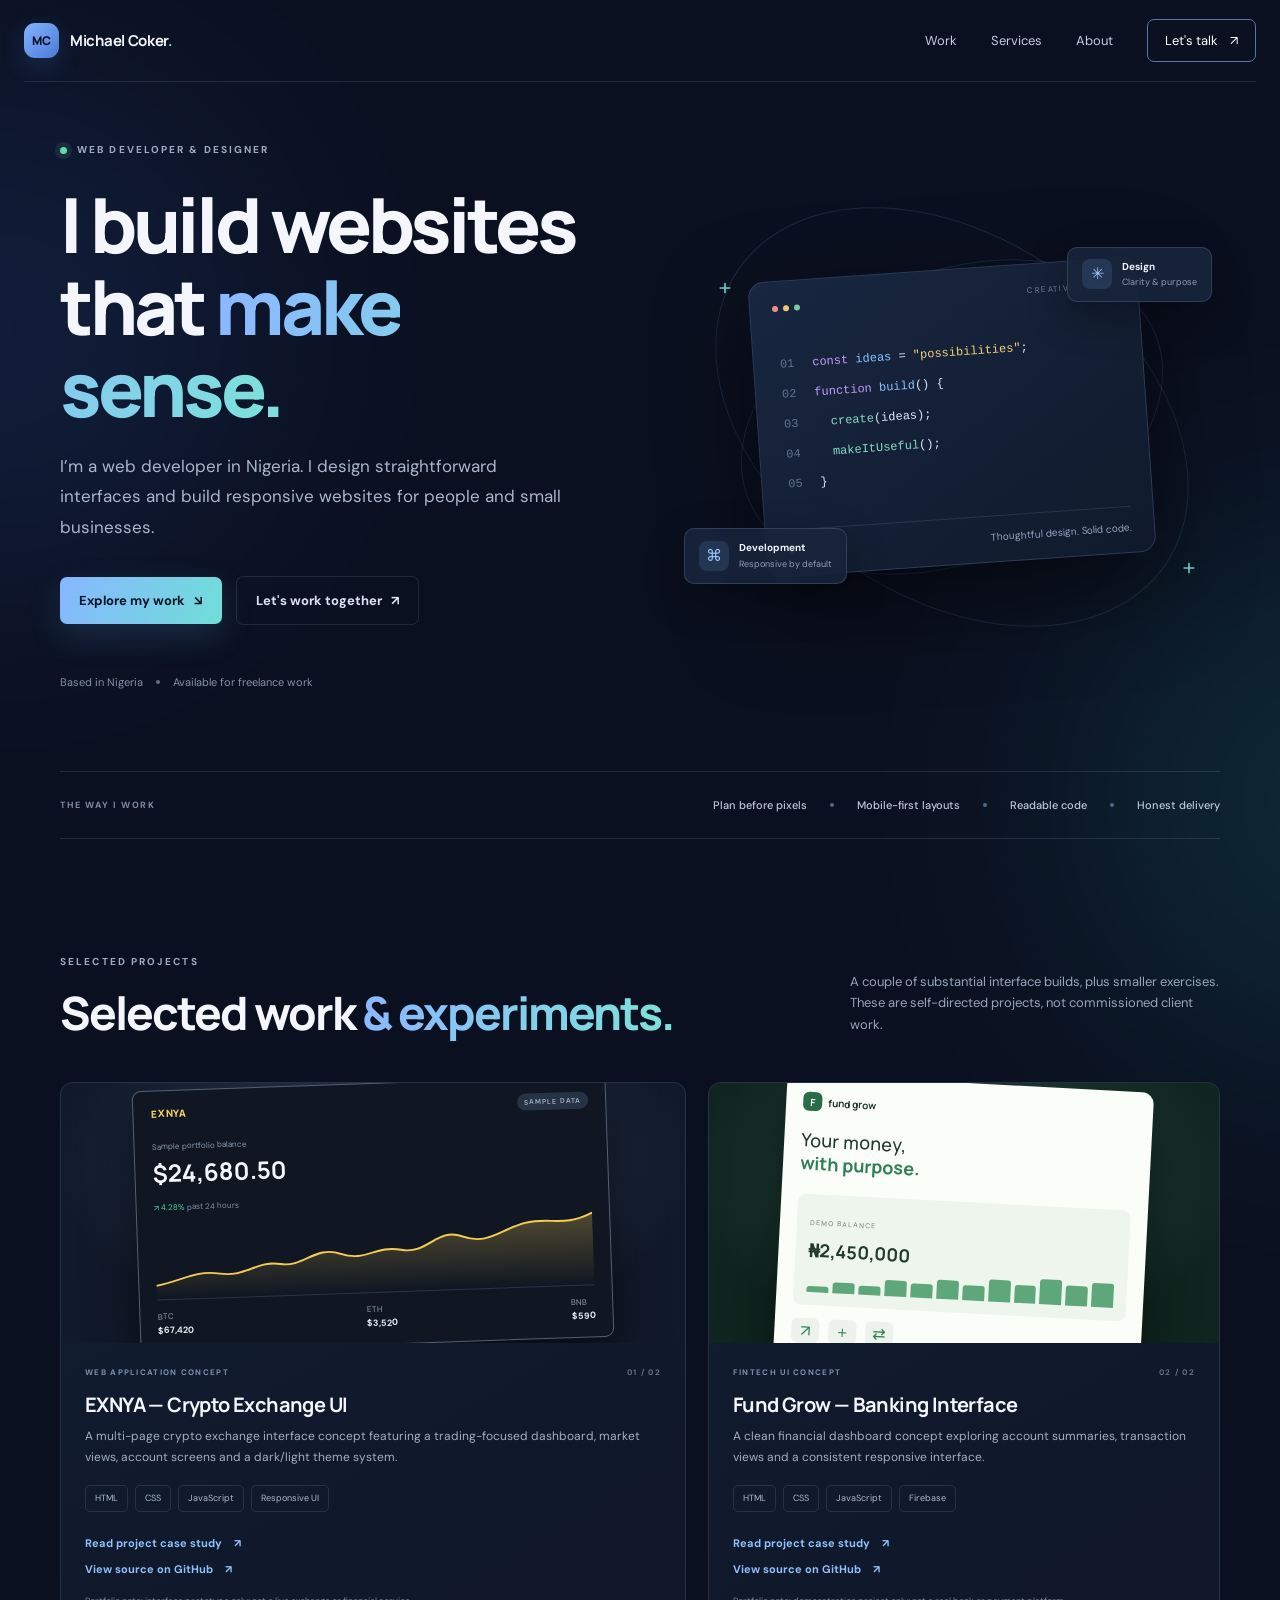
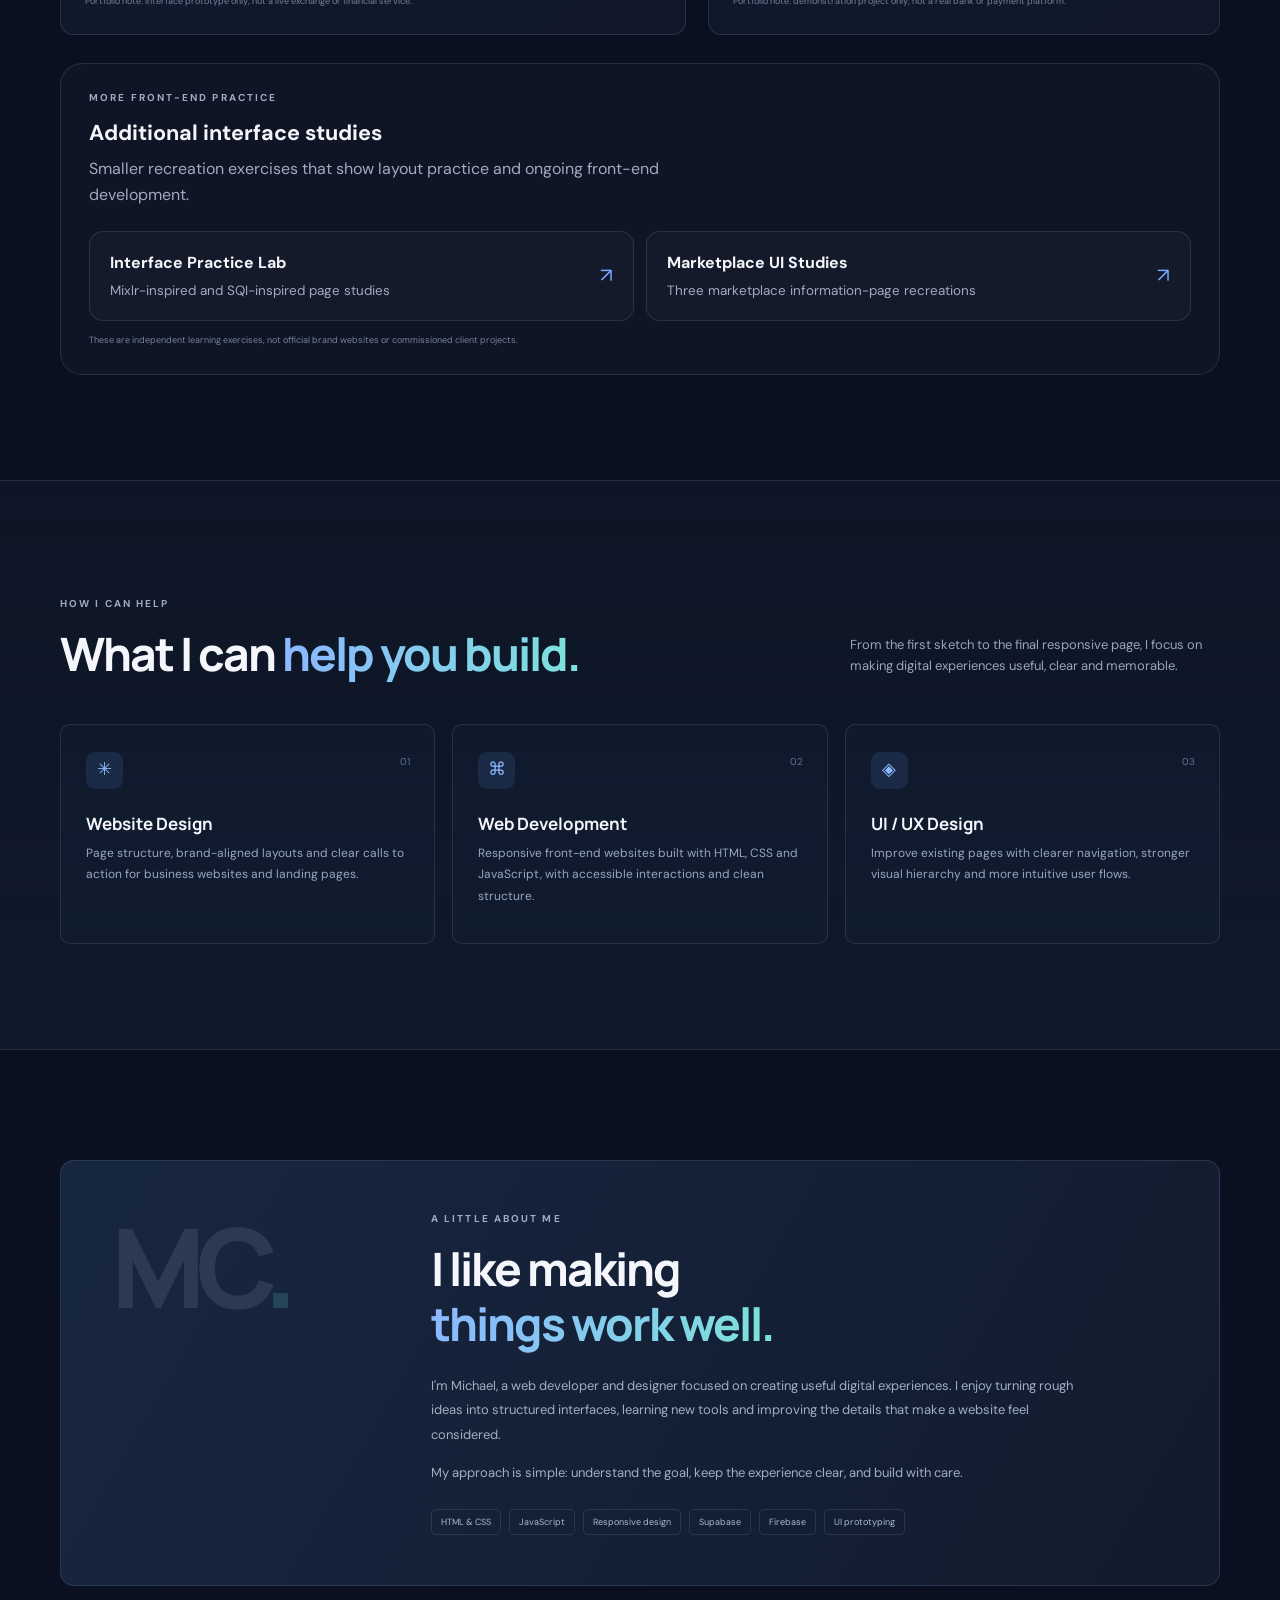
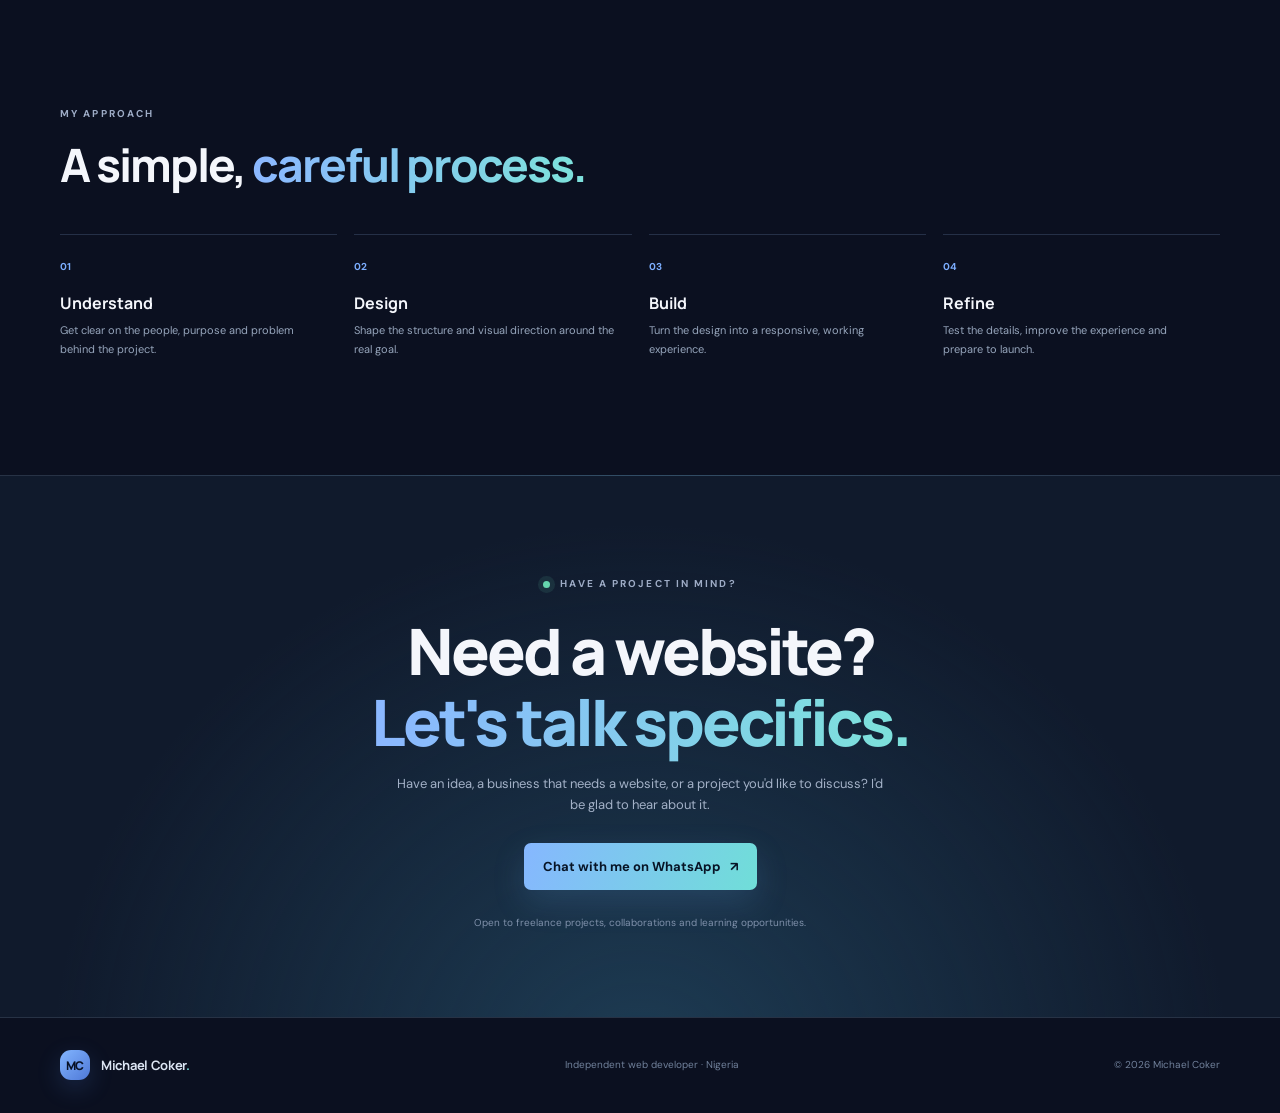
==== commit 06a9da32: "Rewrite portfolio copy with a more personal voice" ====
--- a/index.html
+++ b/index.html
@@ -27,8 +27,8 @@
     <section class="hero section-wrap" id="home">
       <div class="hero-copy reveal">
         <div class="eyebrow"><span class="status-dot"></span> WEB DEVELOPER &amp; DESIGNER</div>
-        <h1>I turn ideas into <span class="gradient-text">digital experiences.</span></h1>
-        <p class="hero-lead">I design and build clean, responsive websites that help people and businesses show up with confidence online.</p>
+        <h1>I build websites that <span class="gradient-text">make sense.</span></h1>
+        <p class="hero-lead">I’m a web developer in Nigeria. I design straightforward interfaces and build responsive websites for people and small businesses.</p>
         <div class="hero-actions">
           <a class="button button-primary" href="#work">Explore my work <span>↘</span></a>
           <a class="button button-quiet" href="#contact">Let's work together <span>↗</span></a>
@@ -48,10 +48,10 @@
       </div>
     </section>
 
-    <section class="trust-strip section-wrap reveal"><span>WHAT I BRING TO THE TABLE</span><div><b>Creative thinking</b><i></i><b>Clean interfaces</b><i></i><b>Practical development</b><i></i><b>Continuous learning</b></div></section>
+    <section class="trust-strip section-wrap reveal"><span>THE WAY I WORK</span><div><b>Plan before pixels</b><i></i><b>Mobile-first layouts</b><i></i><b>Readable code</b><i></i><b>Honest delivery</b></div></section>
 
     <section class="section section-wrap" id="work">
-      <div class="section-heading reveal"><div><div class="eyebrow">SELECTED PROJECTS</div><h2>Some things I've <span class="gradient-text">been building.</span></h2></div><p>A selection of interface and web application concepts. Each project is a chance to solve a problem and sharpen the craft.</p></div>
+      <div class="section-heading reveal"><div><div class="eyebrow">SELECTED PROJECTS</div><h2>Selected work<span class="gradient-text"> &amp; experiments.</span></h2></div><p>A couple of substantial interface builds, plus smaller exercises. These are self-directed projects, not commissioned client work.</p></div>
       <div class="project-grid">
         <article class="project-card project-featured reveal">
           <div class="project-visual exnya-visual"><div class="mock-window"><div class="mock-top"><span>EXNYA</span><span class="mock-pill">SAMPLE DATA</span></div><div class="mock-balance"><small>Sample portfolio balance</small><strong>$24,680.50</strong><span>↗ 4.28% <small>past 24 hours</small></span></div><div class="mock-chart"><svg viewBox="0 0 520 120" preserveAspectRatio="none" role="img" aria-label="Decorative upward chart"><defs><linearGradient id="chartFill" x1="0" x2="0" y1="0" y2="1"><stop offset="0" stop-color="#f6cb54" stop-opacity=".28"/><stop offset="1" stop-color="#f6cb54" stop-opacity="0"/></linearGradient></defs><path d="M0 98 C35 90 45 75 76 82 S120 63 148 70 S190 42 220 57 S260 45 292 54 S335 20 365 36 S410 27 440 18 S485 28 520 5 L520 120 L0 120Z" fill="url(#chartFill)"/><path d="M0 98 C35 90 45 75 76 82 S120 63 148 70 S190 42 220 57 S260 45 292 54 S335 20 365 36 S410 27 440 18 S485 28 520 5" fill="none" stroke="#f6cb54" stroke-width="3"/></svg></div><div class="mock-coins"><span>BTC <b>$67,420</b></span><span>ETH <b>$3,520</b></span><span>BNB <b>$590</b></span></div></div></div>
@@ -72,7 +72,7 @@
       </div>
     </section>
 
-    <section class="section services-section" id="services"><div class="section-wrap"><div class="section-heading reveal"><div><div class="eyebrow">HOW I CAN HELP</div><h2>Good work starts with <span class="gradient-text">good thinking.</span></h2></div><p>From the first sketch to the final responsive page, I focus on making digital experiences useful, clear and memorable.</p></div>
+    <section class="section services-section" id="services"><div class="section-wrap"><div class="section-heading reveal"><div><div class="eyebrow">HOW I CAN HELP</div><h2>What I can <span class="gradient-text">help you build.</span></h2></div><p>From the first sketch to the final responsive page, I focus on making digital experiences useful, clear and memorable.</p></div>
       <div class="service-grid">
         <article class="service-card reveal"><div class="service-icon">✳</div><span class="service-number">01</span><h3>Website Design</h3><p>Page structure, brand-aligned layouts and clear calls to action for business websites and landing pages.</p></article>
         <article class="service-card reveal"><div class="service-icon">⌘</div><span class="service-number">02</span><h3>Web Development</h3><p>Responsive front-end websites built with HTML, CSS and JavaScript, with accessible interactions and clean structure.</p></article>
@@ -80,12 +80,12 @@
       </div>
     </div></section>
 
-    <section class="section section-wrap about-section" id="about"><div class="about-panel reveal"><div class="about-mark">MC<span>.</span></div><div class="about-copy"><div class="eyebrow">A LITTLE ABOUT ME</div><h2>Curious by nature.<br><span class="gradient-text">Builder by choice.</span></h2><p>I'm Michael, a web developer and designer focused on creating useful digital experiences. I enjoy turning rough ideas into structured interfaces, learning new tools and improving the details that make a website feel considered.</p><p>My approach is simple: understand the goal, keep the experience clear, and build with care.</p><div class="tool-row"><span>HTML &amp; CSS</span><span>JavaScript</span><span>Responsive design</span><span>Supabase</span><span>Firebase</span><span>UI prototyping</span></div></div></div></section>
+    <section class="section section-wrap about-section" id="about"><div class="about-panel reveal"><div class="about-mark">MC<span>.</span></div><div class="about-copy"><div class="eyebrow">A LITTLE ABOUT ME</div><h2>I like making<br><span class="gradient-text">things work well.</span></h2><p>I'm Michael, a web developer and designer focused on creating useful digital experiences. I enjoy turning rough ideas into structured interfaces, learning new tools and improving the details that make a website feel considered.</p><p>My approach is simple: understand the goal, keep the experience clear, and build with care.</p><div class="tool-row"><span>HTML &amp; CSS</span><span>JavaScript</span><span>Responsive design</span><span>Supabase</span><span>Firebase</span><span>UI prototyping</span></div></div></div></section>
 
-    <section class="section section-wrap process-section"><div class="section-heading reveal"><div><div class="eyebrow">MY APPROACH</div><h2>From first thought to <span class="gradient-text">finished detail.</span></h2></div></div><div class="process-grid"><div class="process-step reveal"><span>01</span><h3>Understand</h3><p>Get clear on the people, purpose and problem behind the project.</p></div><div class="process-step reveal"><span>02</span><h3>Design</h3><p>Shape the structure and visual direction around the real goal.</p></div><div class="process-step reveal"><span>03</span><h3>Build</h3><p>Turn the design into a responsive, working experience.</p></div><div class="process-step reveal"><span>04</span><h3>Refine</h3><p>Test the details, improve the experience and prepare to launch.</p></div></div></section>
+    <section class="section section-wrap process-section"><div class="section-heading reveal"><div><div class="eyebrow">MY APPROACH</div><h2>A simple, <span class="gradient-text">careful process.</span></h2></div></div><div class="process-grid"><div class="process-step reveal"><span>01</span><h3>Understand</h3><p>Get clear on the people, purpose and problem behind the project.</p></div><div class="process-step reveal"><span>02</span><h3>Design</h3><p>Shape the structure and visual direction around the real goal.</p></div><div class="process-step reveal"><span>03</span><h3>Build</h3><p>Turn the design into a responsive, working experience.</p></div><div class="process-step reveal"><span>04</span><h3>Refine</h3><p>Test the details, improve the experience and prepare to launch.</p></div></div></section>
 
-    <section class="contact-section" id="contact"><div class="section-wrap contact-inner reveal"><div class="eyebrow"><span class="status-dot"></span> HAVE A PROJECT IN MIND?</div><h2>Let's make something<br><span class="gradient-text">worth remembering.</span></h2><p>Have an idea, a business that needs a website, or a project you'd like to discuss? I'd be glad to hear about it.</p><a class="button button-primary" href="https://wa.me/2349034887573?text=Hello%20Michael%2C%20I%20found%20your%20portfolio%20and%20would%20like%20to%20discuss%20a%20website%20project." target="_blank" rel="noreferrer">Chat with me on WhatsApp <span>↗</span></a><div class="contact-foot">Open to freelance projects, collaborations and learning opportunities.</div></div></section>
+    <section class="contact-section" id="contact"><div class="section-wrap contact-inner reveal"><div class="eyebrow"><span class="status-dot"></span> HAVE A PROJECT IN MIND?</div><h2>Need a website?<br><span class="gradient-text">Let's talk specifics.</span></h2><p>Have an idea, a business that needs a website, or a project you'd like to discuss? I'd be glad to hear about it.</p><a class="button button-primary" href="https://wa.me/2349034887573?text=Hello%20Michael%2C%20I%20found%20your%20portfolio%20and%20would%20like%20to%20discuss%20a%20website%20project." target="_blank" rel="noreferrer">Chat with me on WhatsApp <span>↗</span></a><div class="contact-foot">Open to freelance projects, collaborations and learning opportunities.</div></div></section>
   </main>
-  <footer class="site-footer section-wrap"><a class="brand" href="#home"><span class="brand-mark">MC</span><span>Michael Coker<span class="brand-dot">.</span></span></a><span>Designed &amp; built with care.</span><span>© <span id="year"></span> Michael Coker</span></footer>
+  <footer class="site-footer section-wrap"><a class="brand" href="#home"><span class="brand-mark">MC</span><span>Michael Coker<span class="brand-dot">.</span></span></a><span>Independent web developer · Nigeria</span><span>© <span id="year"></span> Michael Coker</span></footer>
 </body>
 </html>
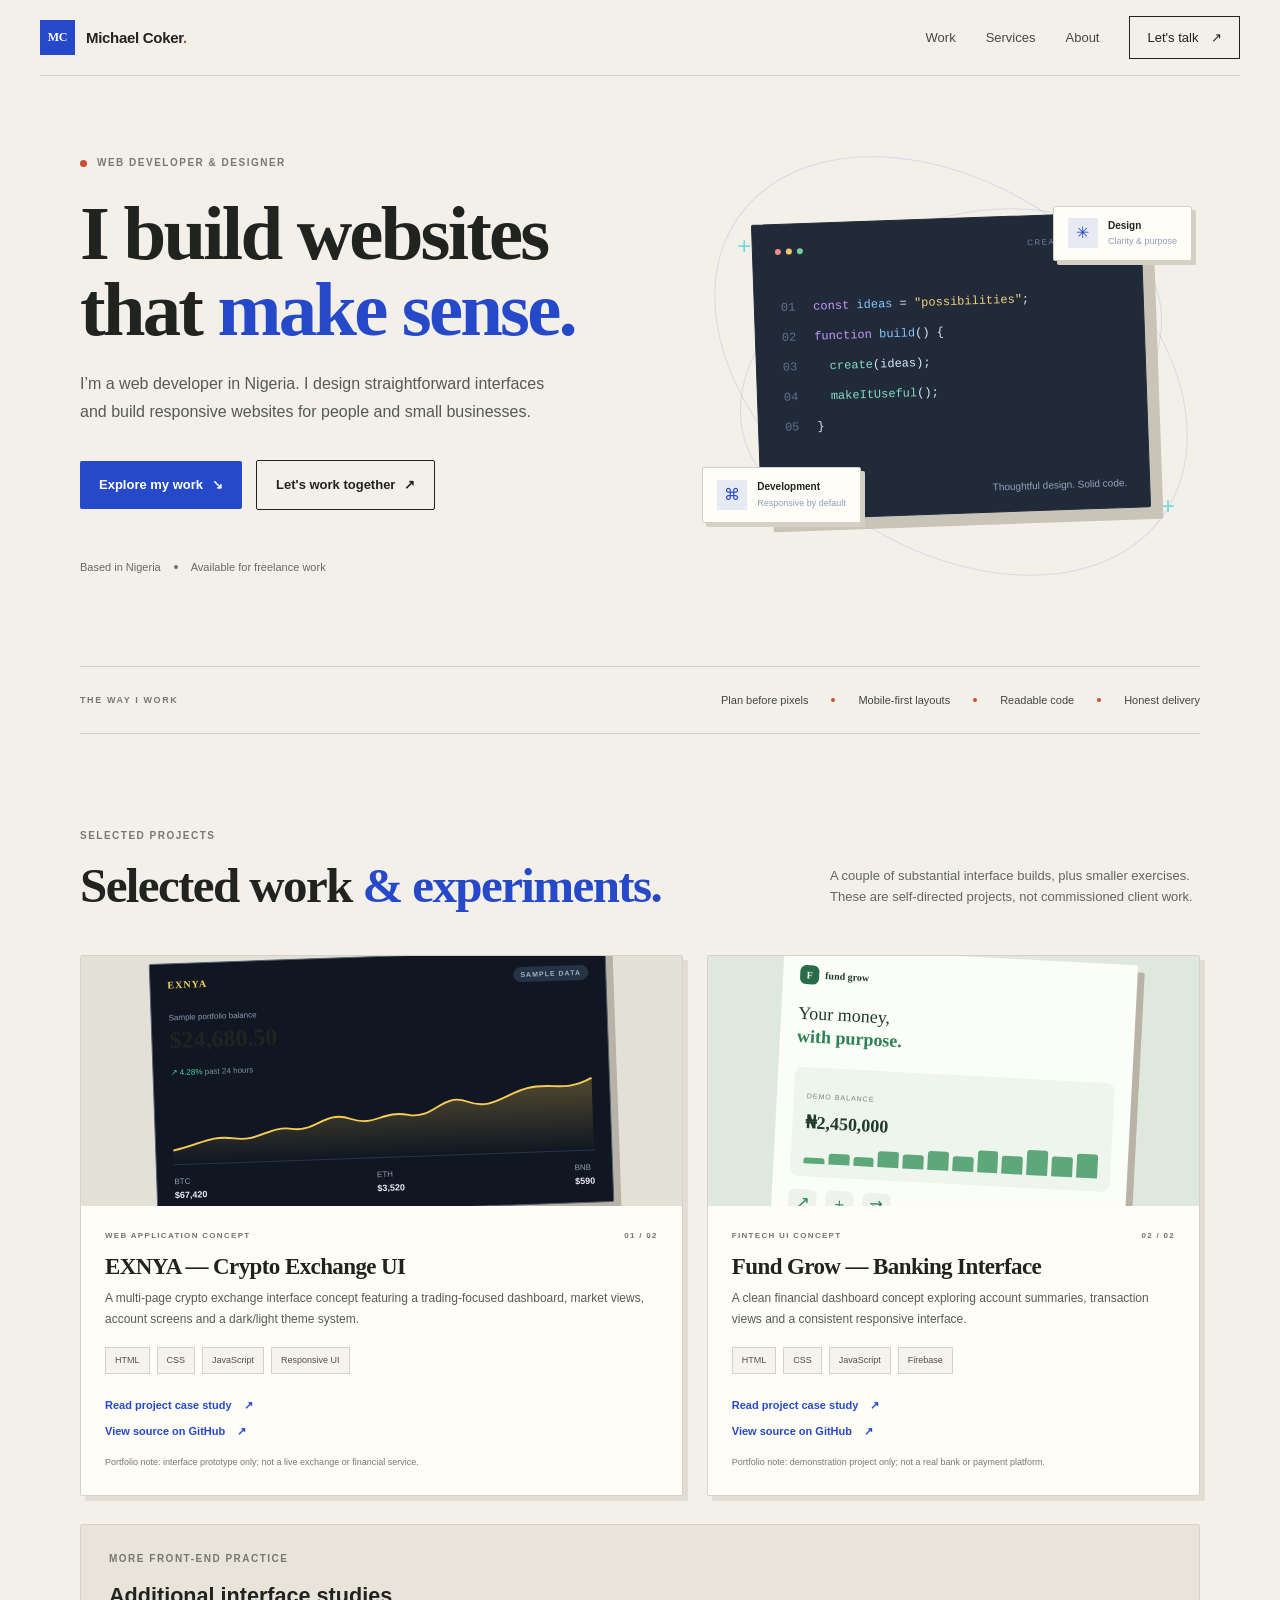
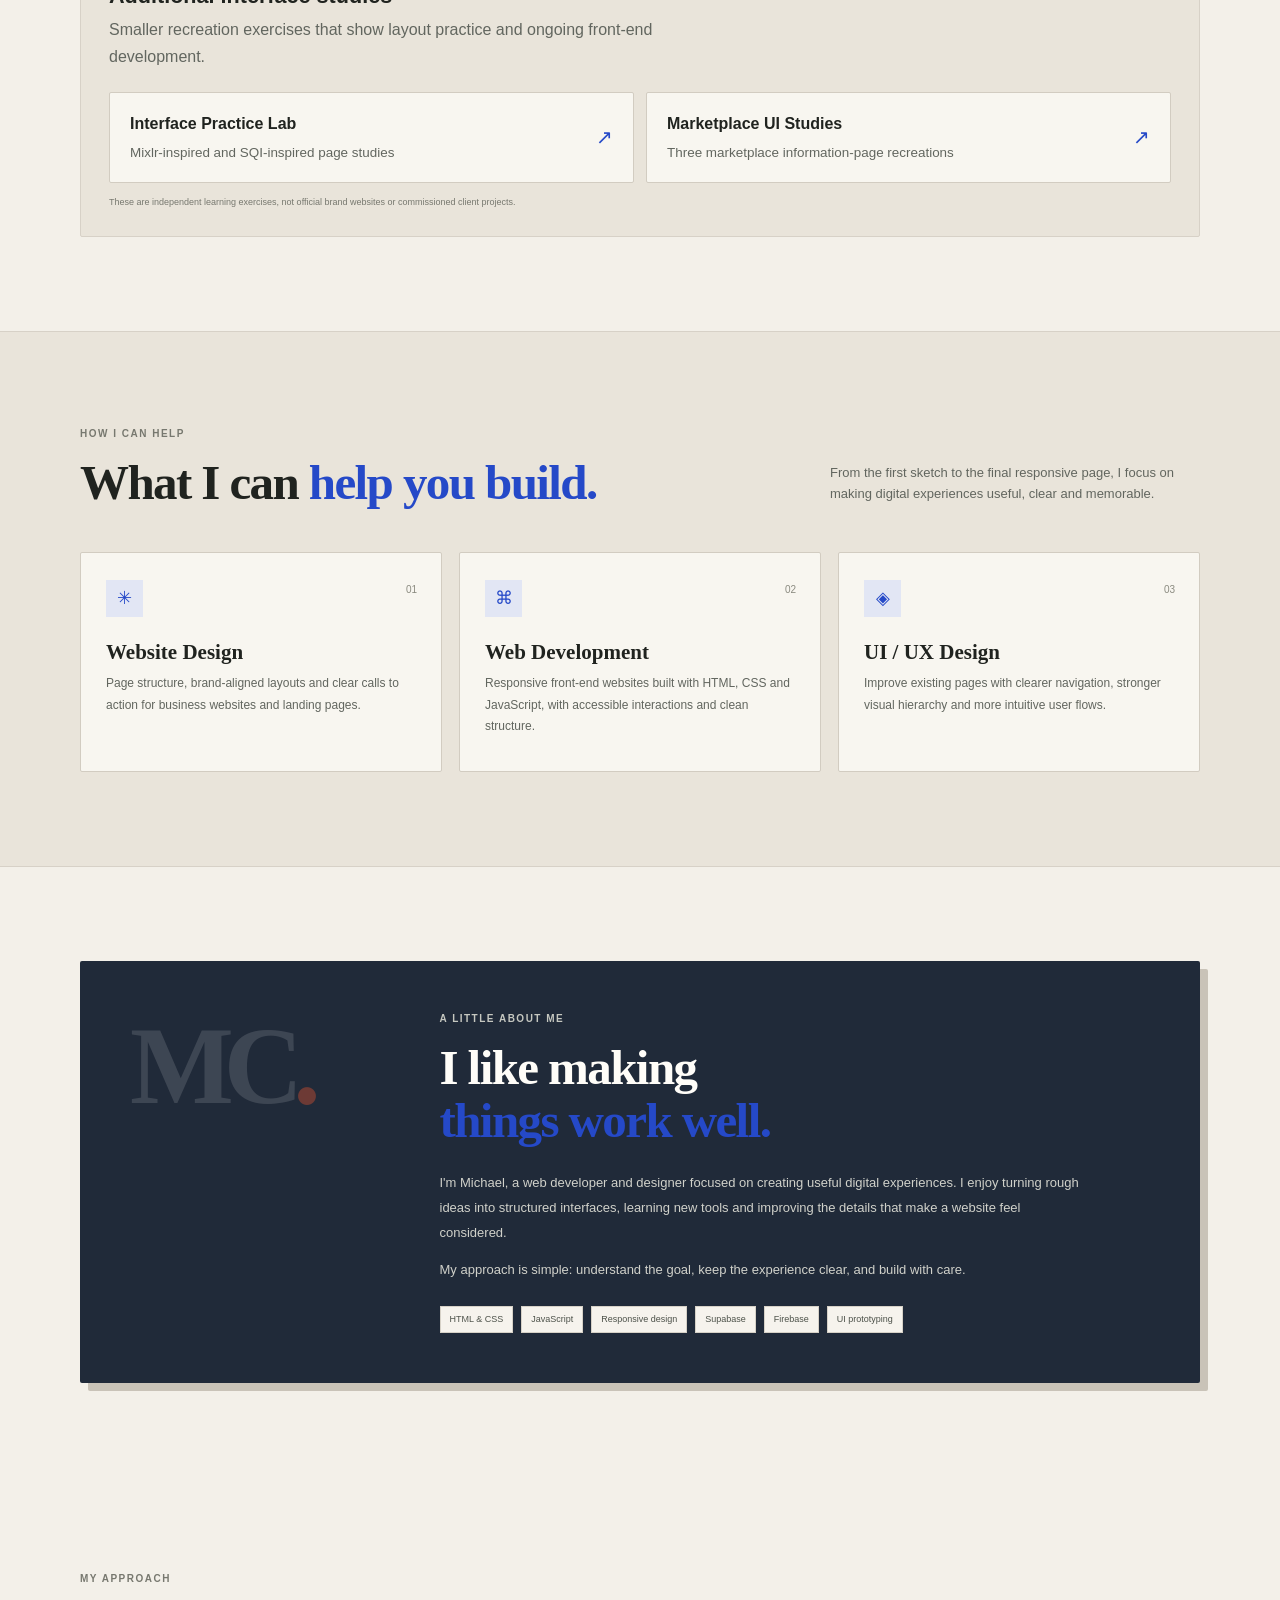
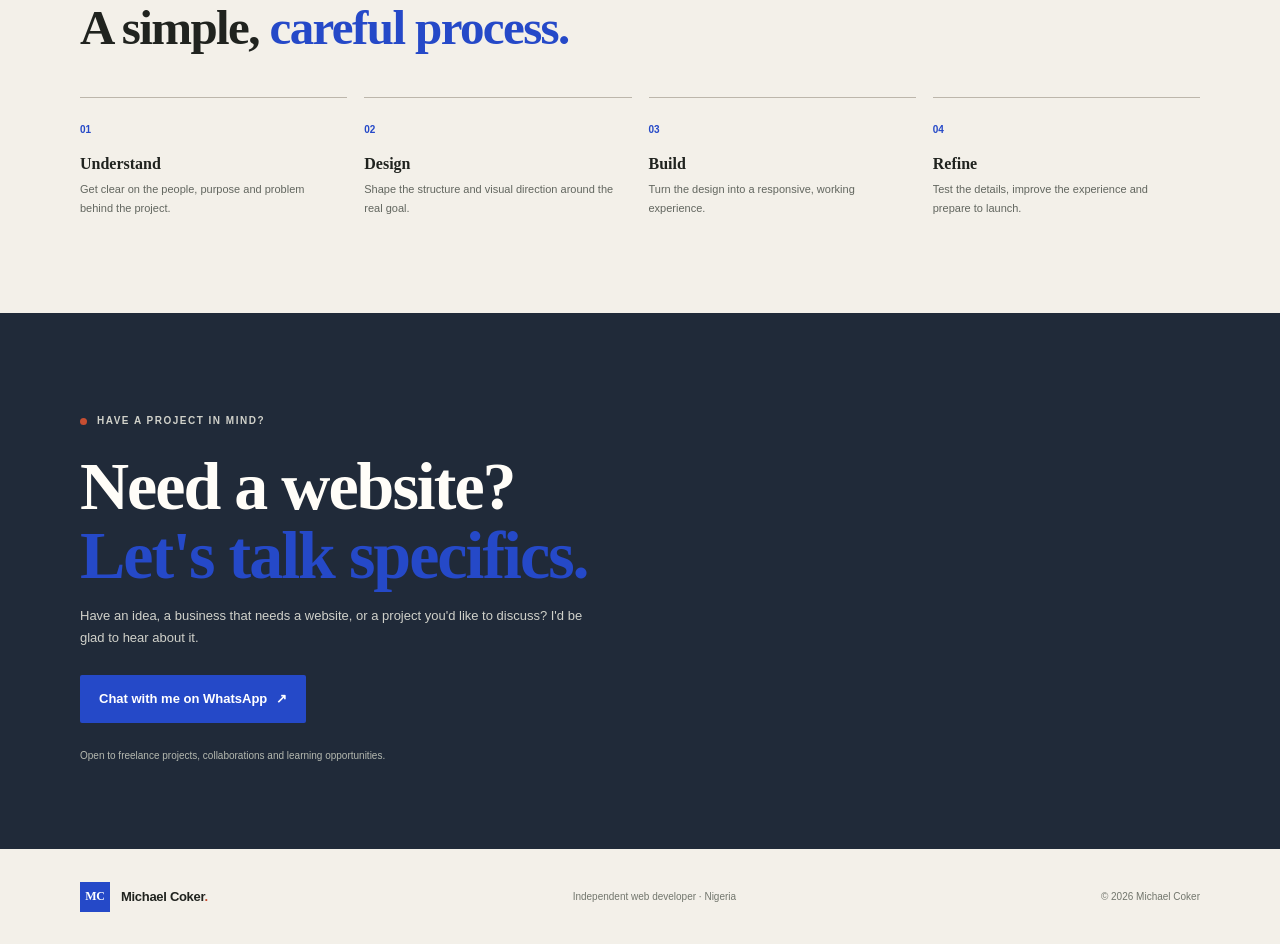
==== commit 246f4488: "Improve mobile navigation accessibility" ====
--- a/index.html
+++ b/index.html
@@ -17,8 +17,8 @@
   <div class="page-glow page-glow-two" aria-hidden="true"></div>
   <header class="site-header">
     <a class="brand" href="#home" aria-label="Michael Coker home"><span class="brand-mark">MC</span><span>Michael Coker<span class="brand-dot">.</span></span></a>
-    <button class="menu-toggle" aria-label="Open navigation" aria-expanded="false"><span></span><span></span></button>
-    <nav class="nav" aria-label="Main navigation">
+    <button class="menu-toggle" type="button" aria-label="Open navigation" aria-controls="primary-navigation" aria-expanded="false"><span></span><span></span></button>
+    <nav class="nav" id="primary-navigation" aria-label="Main navigation">
       <a href="#work">Work</a><a href="#services">Services</a><a href="#about">About</a><a href="#contact" class="nav-cta">Let's talk <span>↗</span></a>
     </nav>
   </header>
--- a/styles.css
+++ b/styles.css
@@ -8,3 +8,149 @@
 .practice-links a:hover{transform:translateY(-3px);border-color:rgba(118,167,255,.55)}
 .practice-links b,.practice-links small{display:block}.practice-links small{margin-top:4px;color:var(--muted,#aab4c5);font-size:.84rem}.practice-links a>span:last-child{color:#76a7ff;font-size:1.25rem}
 @media(max-width:680px){.practice-panel{padding:22px 18px}.practice-links{grid-template-columns:1fr}}
+
+
+/* --- Visual direction: editorial, restrained, and mobile-first --- */
+:root{--bg:#f3f0e9;--panel:#fffdf8;--panel2:#e9e4da;--text:#20231f;--muted:#62665f;--line:rgba(32,35,31,.16);--blue:#2549c8;--cyan:#c64e32;--gold:#c64e32;--font:Arial,Helvetica,sans-serif;--display:Georgia,'Times New Roman',serif}
+html,body{max-width:100%;background:var(--bg);color:var(--text)}
+body{overflow-x:clip}
+.page-glow{display:none}
+a{overflow-wrap:anywhere}
+.section-wrap{width:min(1120px,calc(100% - 64px))}
+.site-header{width:min(1200px,calc(100% - 64px));height:76px;border-color:var(--line)}
+.brand{font-family:Arial,sans-serif;font-weight:700;color:#20231f}
+.brand-mark{border-radius:0;background:#2549c8;color:white;box-shadow:none}
+.brand-dot{color:#c64e32}
+.nav{color:#454941;gap:30px}
+.nav a:not(.nav-cta):hover{color:#2549c8}
+.nav-cta{border:1px solid #20231f;border-radius:0;color:#20231f}
+.nav-cta:hover{background:#20231f;color:white}
+.hero{min-height:590px;grid-template-columns:1.08fr .92fr;gap:38px;padding-top:54px;padding-bottom:65px}
+.eyebrow{color:#77786f;letter-spacing:1.5px}
+.status-dot{background:#c64e32;box-shadow:none}
+.hero h1{font:700 clamp(48px,6vw,78px)/.99 Georgia,serif;letter-spacing:-2.8px;color:#20231f;max-width:610px}
+.gradient-text{background:none;color:#2549c8}
+.hero-lead{color:#555a52;font-size:16px;max-width:480px}
+.button{border-radius:2px;box-shadow:none;transform:none!important}
+.button-primary{background:#2549c8;color:white}
+.button-primary:hover{background:#18369f}
+.button-quiet{border:1px solid #20231f;color:#20231f}
+.hero-meta{color:#686b63}
+.hero-art{height:390px;min-width:0}
+.orbit{border-color:#2549c822}
+.art-card{border-radius:2px;background:#202a39;border:1px solid #202a39;box-shadow:12px 12px 0 #c9c3b8}
+.art-card-main{transform:rotate(-2deg);width:min(390px,86%)}
+.floating-chip{border-radius:2px;background:#fffdf8;border:1px solid #d5d0c6;box-shadow:4px 4px 0 #d5d0c6;color:#20231f}
+.chip-icon{border-radius:0;background:#e8eaf3;color:#2549c8}
+.trust-strip{border-color:var(--line)}
+.trust-strip>span{color:#77786f}
+.trust-strip b{color:#42473f}
+.trust-strip i{background:#c64e32}
+.section{padding-top:94px;padding-bottom:94px}
+.section-heading h2,.about-copy h2{font:700 clamp(34px,4vw,49px)/1.08 Georgia,serif;letter-spacing:-1.6px;color:#20231f}
+.section-heading>p{color:#62665f}
+.project-grid{gap:24px}
+.project-card{border:1px solid #d7d1c7;border-radius:2px;background:#fffdf8;box-shadow:5px 5px 0 #e2ddd4}
+.project-card:hover{transform:translateY(-3px);border-color:#2549c8}
+.project-visual{height:250px}
+.exnya-visual{background:#e3e0d8}
+.fund-visual{background:#dfe8dd}
+.mock-window{box-shadow:7px 7px 0 #b8b2a7;border-radius:2px}
+.fund-window{border-radius:2px;box-shadow:7px 7px 0 #b8b2a7}
+.project-info h3{font:700 23px Georgia,serif;color:#20231f}
+.project-info>p:not(.project-note){color:#565b53}
+.project-topline,.project-year{color:#72766d}
+.tag-list span,.tool-row span{border-radius:0;border-color:#d6d1c7;color:#4c5149;background:#f6f3ed}
+.text-link{color:#2549c8}
+.project-note{color:#77786f}
+.practice-panel{border:1px solid #d7d1c7;border-radius:2px;background:#e9e4da}
+.practice-links a{border:1px solid #d2ccc1;border-radius:2px;background:#f8f6f0}
+.practice-links a:hover{border-color:#2549c8;transform:translateY(-2px)}
+.practice-links small{color:#62665f}
+.practice-links a>span:last-child{color:#2549c8}
+.services-section{background:#e9e4da;border-block:1px solid #d7d1c7}
+.service-card{border:1px solid #d2ccc1;border-radius:2px;background:#f8f6f0}
+.service-icon{border-radius:0;background:#e2e6f4;color:#2549c8}
+.service-number{color:#8b8b80}
+.service-card h3{font:700 21px Georgia,serif}
+.service-card p{color:#62665f}
+.about-panel{background:#202a39;border:0;border-radius:2px;box-shadow:8px 8px 0 #c9c3b8}
+.about-mark{color:#ffffff22}
+.about-mark span{color:#c64e3277}
+.about-copy .eyebrow{color:#c5c7c0}
+.about-copy h2{color:#fffdf8}
+.about-copy p{color:#d0d1ca}
+.process-step{border-color:#bcb6ab}
+.process-step>span{color:#2549c8}
+.process-step p{color:#62665f}
+.contact-section{background:#202a39;border:0;text-align:left}
+.contact-inner{align-items:flex-start}
+.contact-inner .eyebrow{color:#d0d1ca}
+.contact-inner h2{font:700 clamp(42px,6vw,68px)/1.02 Georgia,serif;letter-spacing:-2px;color:#fffdf8}
+.contact-inner>p{color:#d0d1ca;max-width:530px}
+.contact-foot{color:#b5b9b0}
+.site-footer{color:#72766d}
+.site-footer .brand{color:#20231f}
+@media(max-width:850px){
+ .hero{grid-template-columns:1fr .9fr;gap:16px}
+ .hero h1{font-size:clamp(44px,6vw,58px);letter-spacing:-2px}
+ .hero-art{transform:none;min-width:0}
+ .orbit-two{width:min(100%,440px)}
+ .project-grid{grid-template-columns:1fr 1fr}
+}
+@media(max-width:640px){
+ .section-wrap,.site-header{width:calc(100% - 36px)}
+ .site-header{height:68px}
+ .nav{left:-18px;right:-18px;background:#f3f0e9;border-bottom:1px solid #d7d1c7;color:#20231f}
+ .hero{display:flex;flex-direction:column;align-items:stretch;gap:8px;padding-top:58px;padding-bottom:48px;min-width:0}
+ .hero h1{font-size:clamp(43px,12vw,58px);line-height:1.02;letter-spacing:-1.8px;overflow-wrap:normal}
+ .hero-lead{font-size:15px}
+ .hero-actions{align-items:stretch;flex-direction:column;width:100%;max-width:340px}
+ .hero-actions .button{width:100%;min-height:46px}
+ .hero-meta{gap:9px 12px;margin-top:24px}
+ .hero-art{width:100%;height:285px;max-width:100%;overflow:hidden;margin-top:18px}
+ .orbit-one{width:90%;height:190px}
+ .orbit-two{width:100%;height:225px}
+ .art-card-main{width:min(300px,78%);padding:14px;transform:rotate(-1deg)}
+ .code-art{font-size:9px;line-height:2.25;padding:18px 2px}
+ .floating-chip{max-width:48%;padding:8px;gap:7px}
+ .floating-chip b{font-size:9px}
+ .floating-chip small{font-size:8px}
+ .chip-design{right:2px;top:0}
+ .chip-build{left:2px;bottom:0}
+ .trust-strip>div{display:grid;grid-template-columns:1fr 1fr;gap:9px 14px}
+ .trust-strip i{display:none}
+ .section{padding-top:68px;padding-bottom:68px}
+ .section-heading h2,.about-copy h2{font-size:34px}
+ .project-grid,.service-grid,.practice-links{grid-template-columns:minmax(0,1fr)}
+ .project-card,.project-info,.service-card,.practice-panel{min-width:0}
+ .project-visual{height:220px}
+ .mock-window{width:84%;min-width:0;padding:12px}
+ .fund-window{width:82%;min-width:0;padding:13px}
+ .project-info{padding:20px 17px}
+ .project-info h3{font-size:21px}
+ .project-info .text-link{line-height:1.8}
+ .project-topline{font-size:7px;letter-spacing:.9px}
+ .practice-panel{padding:20px 16px;margin-top:20px}
+ .practice-links a{min-width:0;padding:15px 13px}
+ .practice-links a span:first-child{min-width:0}
+ .practice-links small{overflow-wrap:anywhere}
+ .about-panel{padding:26px 20px;min-width:0}
+ .about-mark{font-size:56px}
+ .process-grid{grid-template-columns:1fr 1fr}
+ .contact-section{padding:66px 0 58px}
+ .contact-inner h2{font-size:clamp(39px,10vw,48px);letter-spacing:-1.5px}
+ .contact-inner .button{max-width:100%;white-space:normal;text-align:center}
+ .site-footer{gap:12px;min-width:0}
+ .site-footer .brand{font-size:12px}
+ .site-footer>span:last-child{font-size:9px}
+}
+@media(max-width:380px){
+ .section-wrap,.site-header{width:calc(100% - 28px)}
+ .hero h1{font-size:42px}
+ .hero-art{height:255px}
+ .art-card-main{width:76%}
+ .floating-chip{max-width:50%}
+ .contact-inner h2{font-size:38px}
+ .project-visual{height:195px}
+}
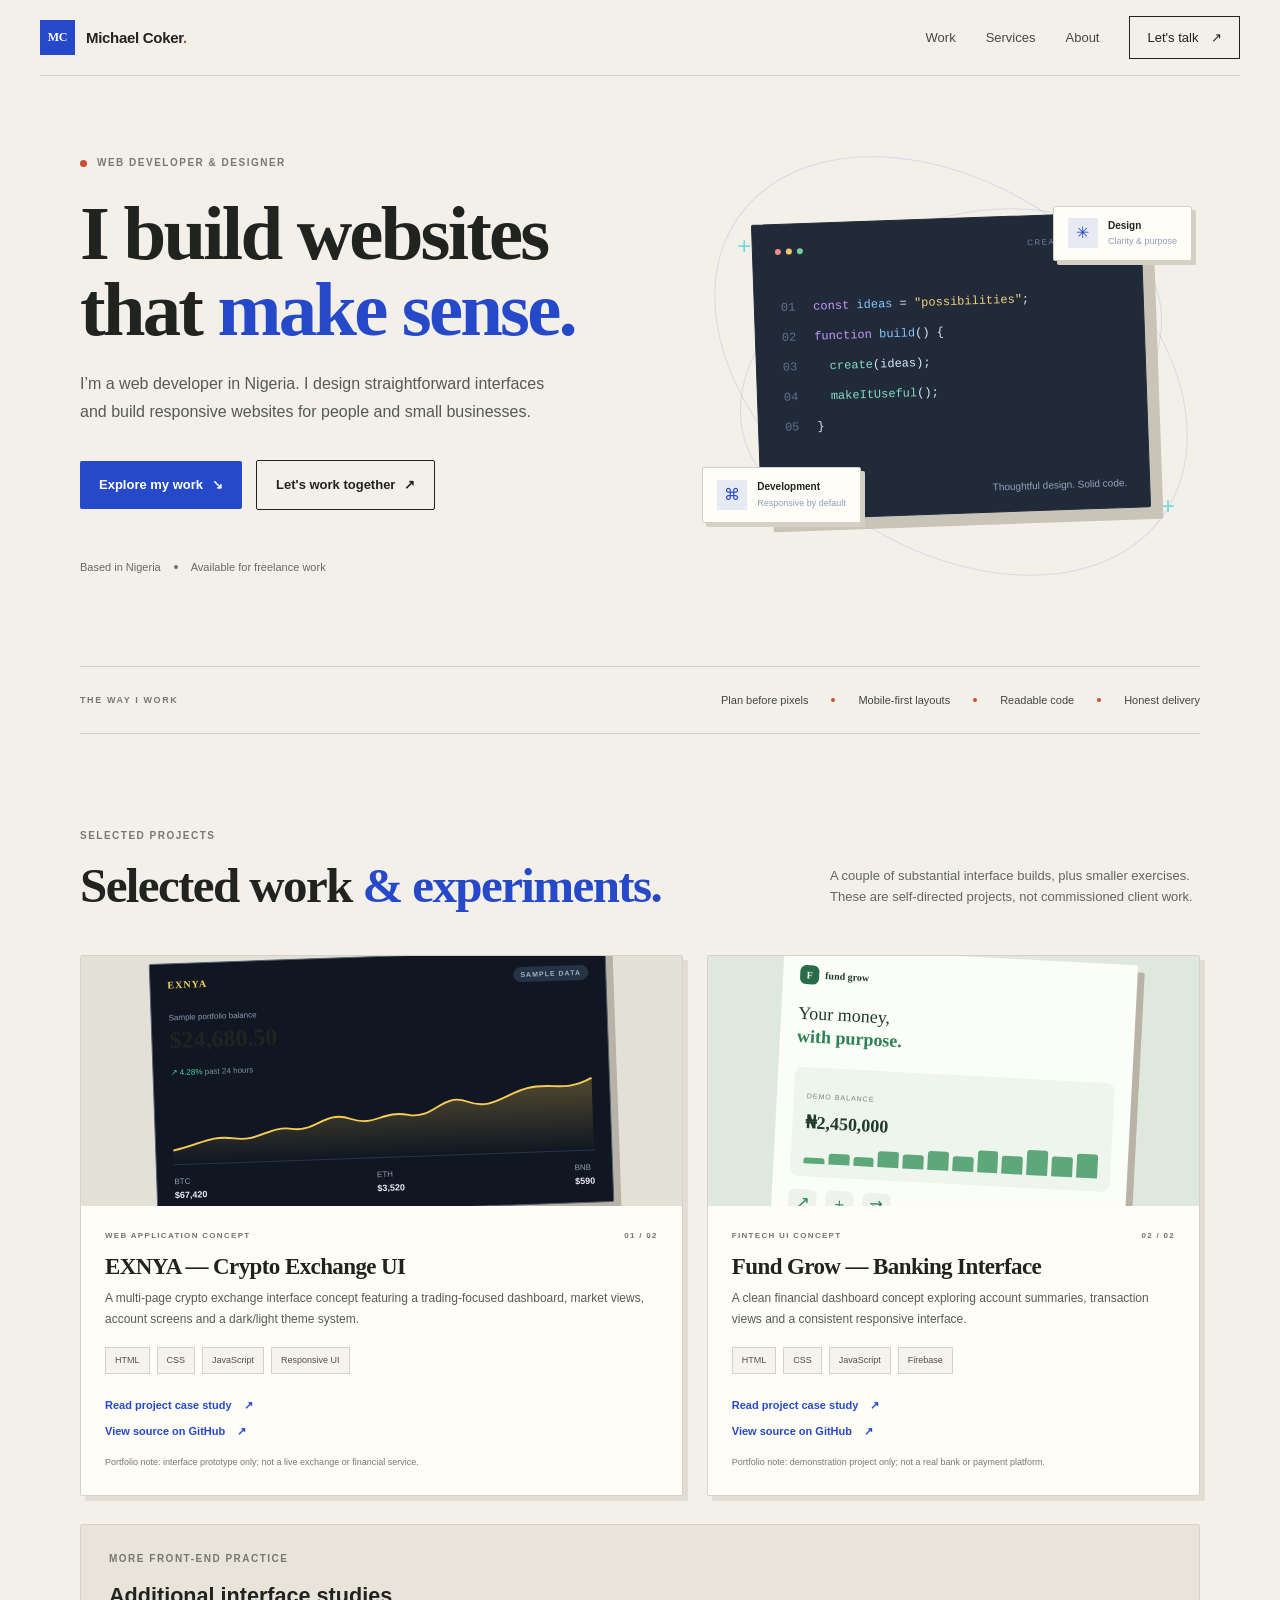
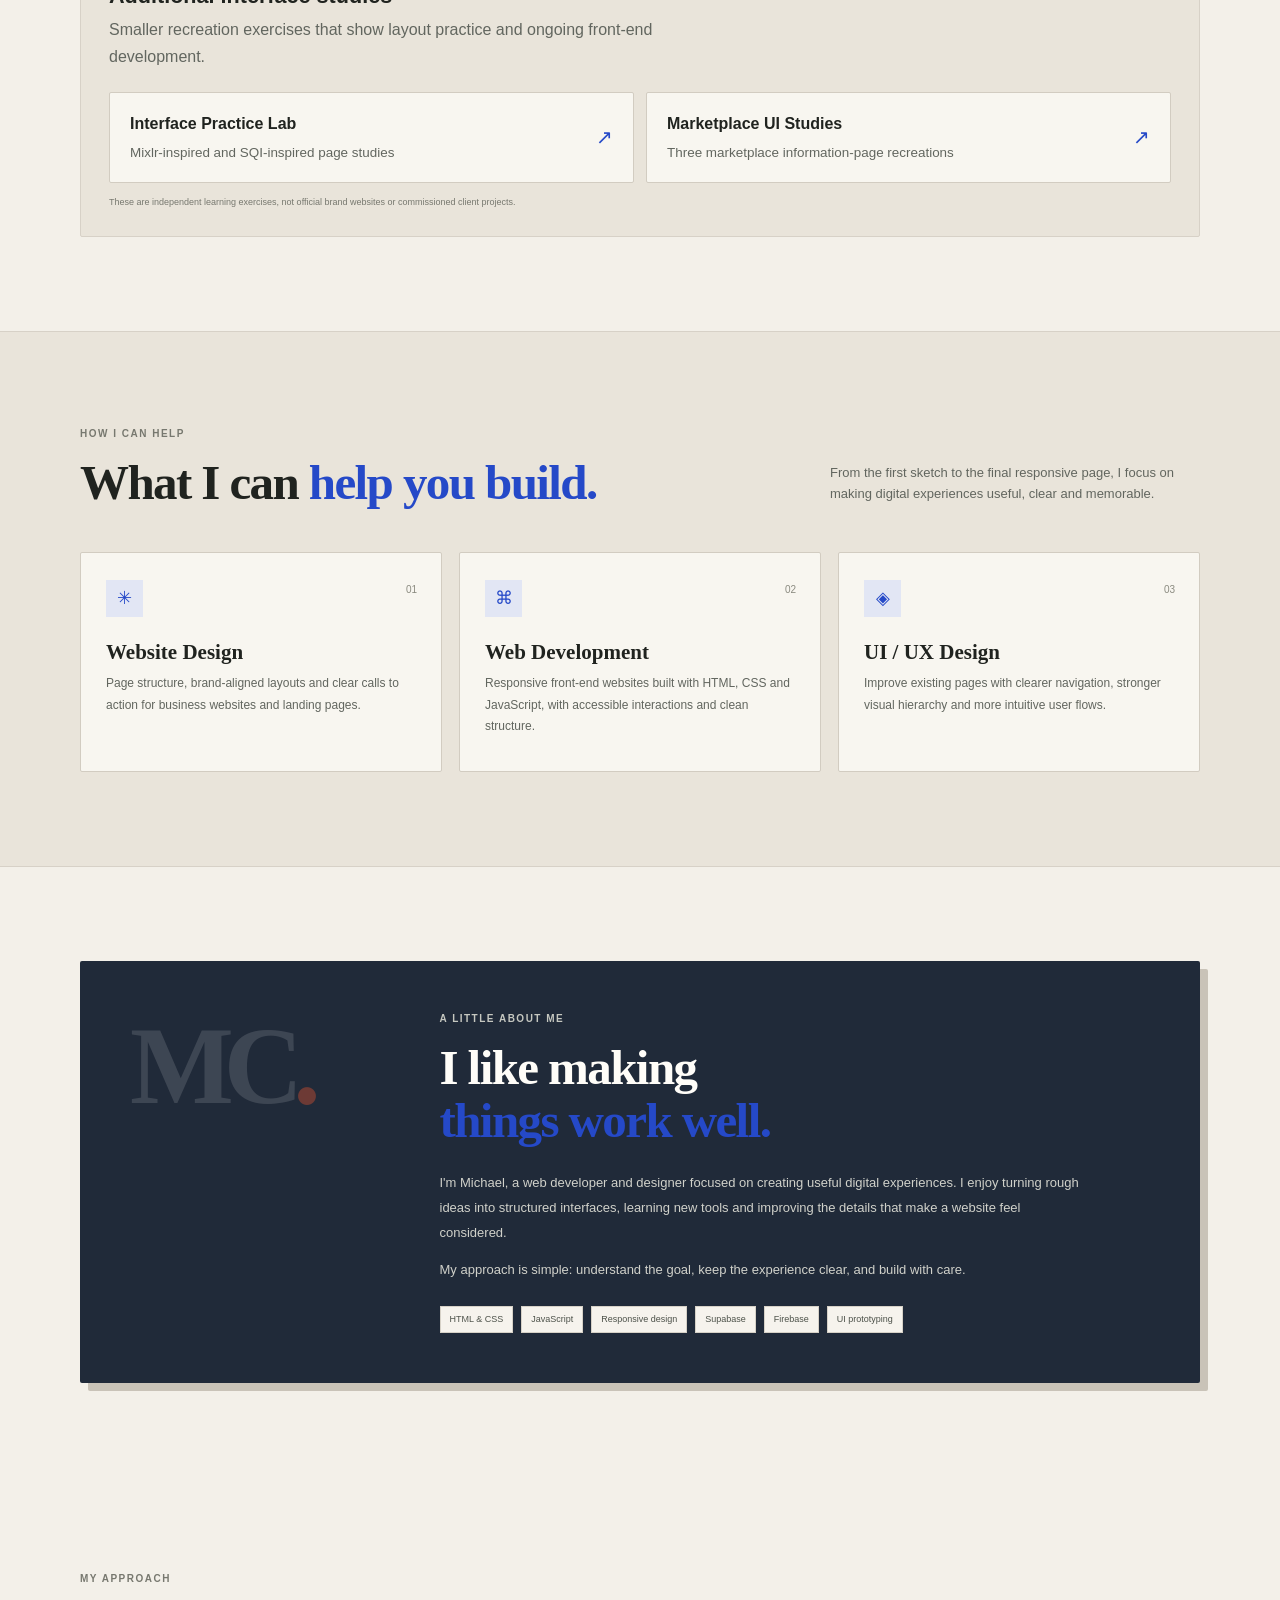
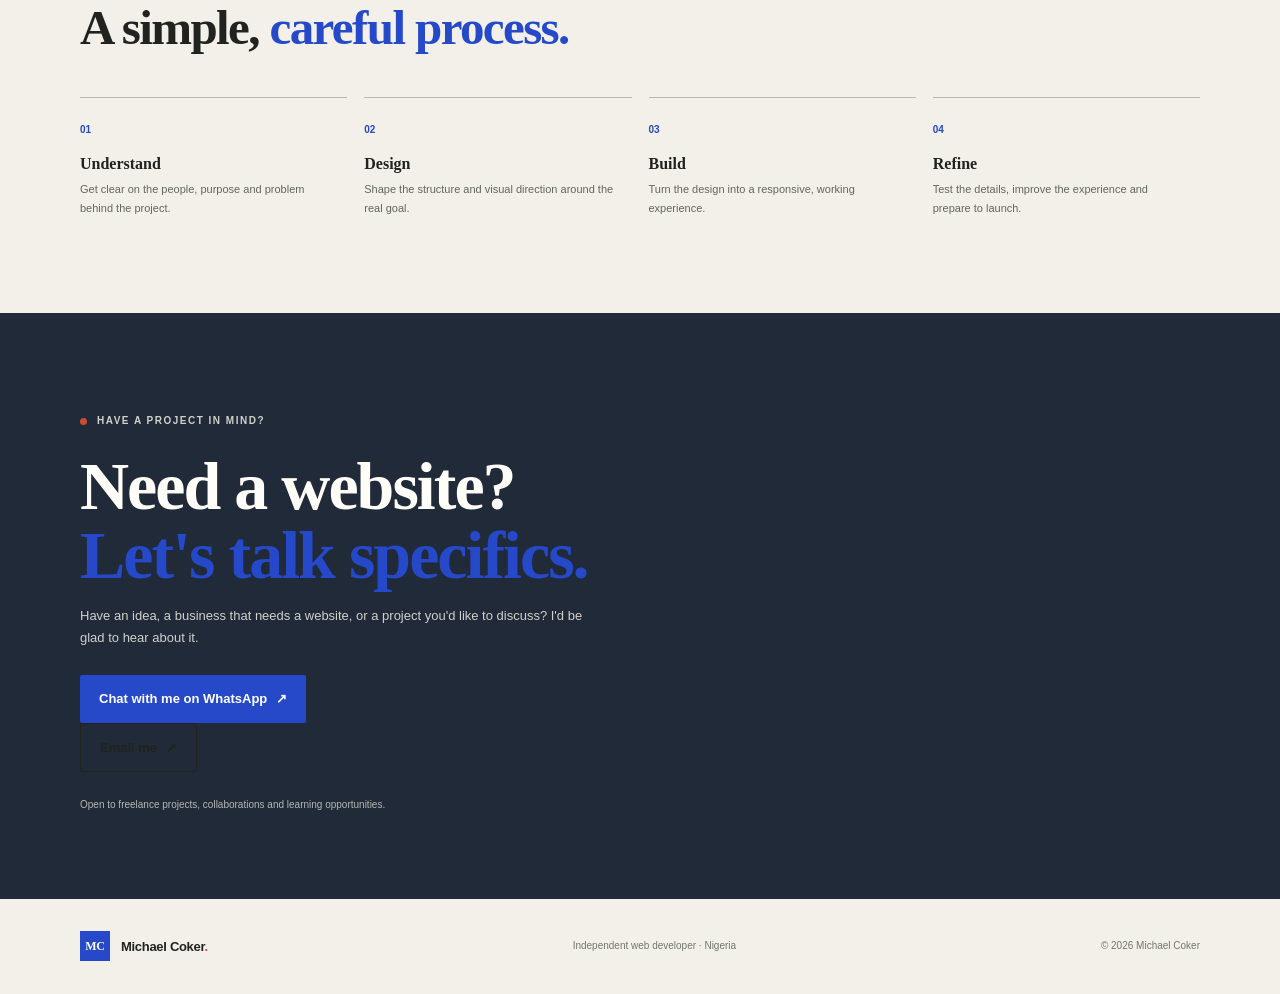
==== commit 347d2176: "Add professional email contact option" ====
--- a/index.html
+++ b/index.html
@@ -84,7 +84,8 @@
 
     <section class="section section-wrap process-section"><div class="section-heading reveal"><div><div class="eyebrow">MY APPROACH</div><h2>A simple, <span class="gradient-text">careful process.</span></h2></div></div><div class="process-grid"><div class="process-step reveal"><span>01</span><h3>Understand</h3><p>Get clear on the people, purpose and problem behind the project.</p></div><div class="process-step reveal"><span>02</span><h3>Design</h3><p>Shape the structure and visual direction around the real goal.</p></div><div class="process-step reveal"><span>03</span><h3>Build</h3><p>Turn the design into a responsive, working experience.</p></div><div class="process-step reveal"><span>04</span><h3>Refine</h3><p>Test the details, improve the experience and prepare to launch.</p></div></div></section>
 
-    <section class="contact-section" id="contact"><div class="section-wrap contact-inner reveal"><div class="eyebrow"><span class="status-dot"></span> HAVE A PROJECT IN MIND?</div><h2>Need a website?<br><span class="gradient-text">Let's talk specifics.</span></h2><p>Have an idea, a business that needs a website, or a project you'd like to discuss? I'd be glad to hear about it.</p><a class="button button-primary" href="https://wa.me/2349034887573?text=Hello%20Michael%2C%20I%20found%20your%20portfolio%20and%20would%20like%20to%20discuss%20a%20website%20project." target="_blank" rel="noreferrer">Chat with me on WhatsApp <span>↗</span></a><div class="contact-foot">Open to freelance projects, collaborations and learning opportunities.</div></div></section>
+    <section class="contact-section" id="contact"><div class="section-wrap contact-inner reveal"><div class="eyebrow"><span class="status-dot"></span> HAVE A PROJECT IN MIND?</div><h2>Need a website?<br><span class="gradient-text">Let's talk specifics.</span></h2><p>Have an idea, a business that needs a website, or a project you'd like to discuss? I'd be glad to hear about it.</p><a class="button button-primary" href="https://wa.me/2349034887573?text=Hello%20Michael%2C%20I%20found%20your%20portfolio%20and%20would%20like%20to%20discuss%20a%20website%20project." target="_blank" rel="noreferrer">Chat with me on WhatsApp <span>↗</span></a>
+      <a class="button button-quiet" href="mailto:Xmax.nation13@gmail.com?subject=Website%20project%20enquiry">Email me <span>↗</span></a><div class="contact-foot">Open to freelance projects, collaborations and learning opportunities.</div></div></section>
   </main>
   <footer class="site-footer section-wrap"><a class="brand" href="#home"><span class="brand-mark">MC</span><span>Michael Coker<span class="brand-dot">.</span></span></a><span>Independent web developer · Nigeria</span><span>© <span id="year"></span> Michael Coker</span></footer>
 </body>
--- a/styles.css
+++ b/styles.css
@@ -154,3 +154,14 @@
  .contact-inner h2{font-size:38px}
  .project-visual{height:195px}
 }
+
+
+/* Accessible mobile navigation controls */
+.menu-toggle{cursor:pointer;align-items:center;justify-content:center;min-width:42px;min-height:42px}
+.menu-toggle:focus-visible{outline:3px solid #70a7ff;outline-offset:3px}
+.menu-toggle span{display:block;width:18px;height:2px;background:#dbe6f8;transition:transform .2s ease,opacity .2s ease}
+.menu-toggle[aria-expanded="true"] span:first-child{transform:translateY(3.5px) rotate(45deg)}
+.menu-toggle[aria-expanded="true"] span:last-child{transform:translateY(-3.5px) rotate(-45deg)}
+@media(max-width:640px){
+  .nav{z-index:20;background:#101a2df7;color:#dbe6f8;border-bottom:1px solid var(--line);box-shadow:0 12px 20px rgba(0,0,0,.24)}
+}
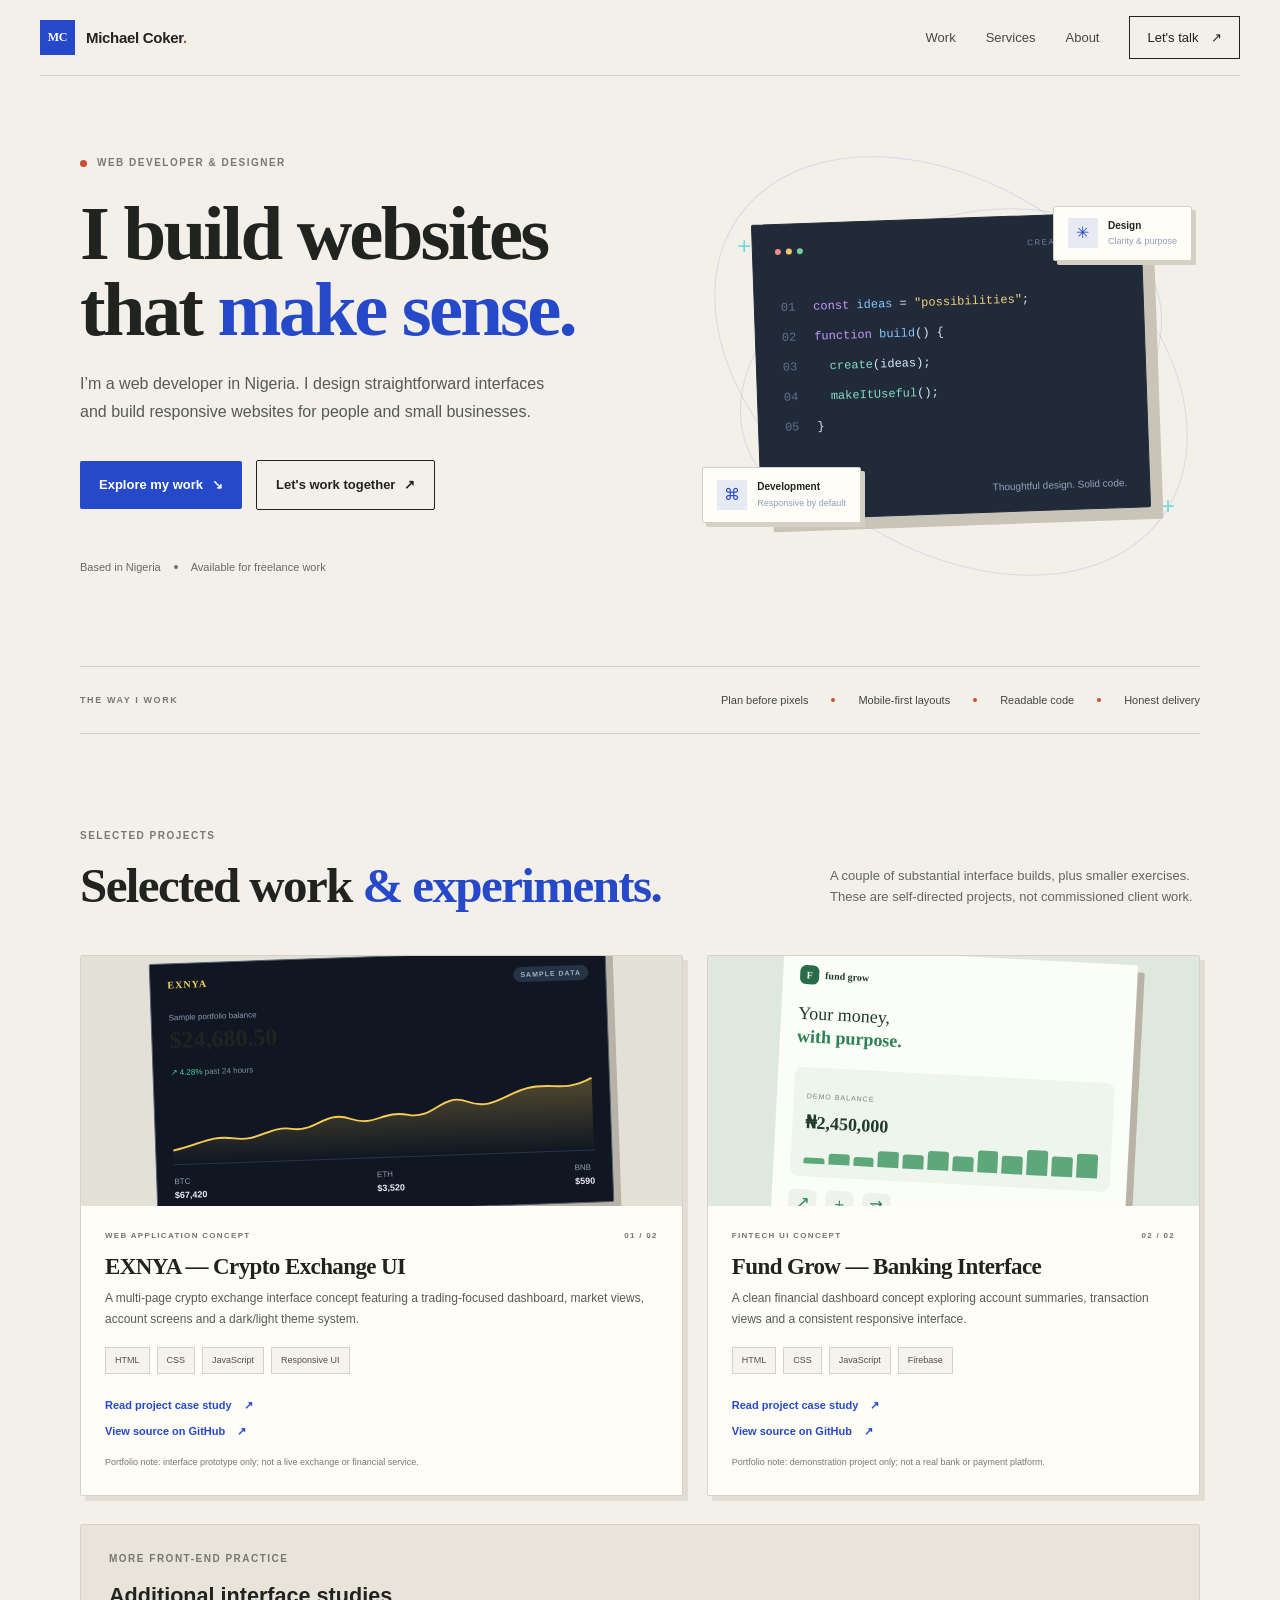
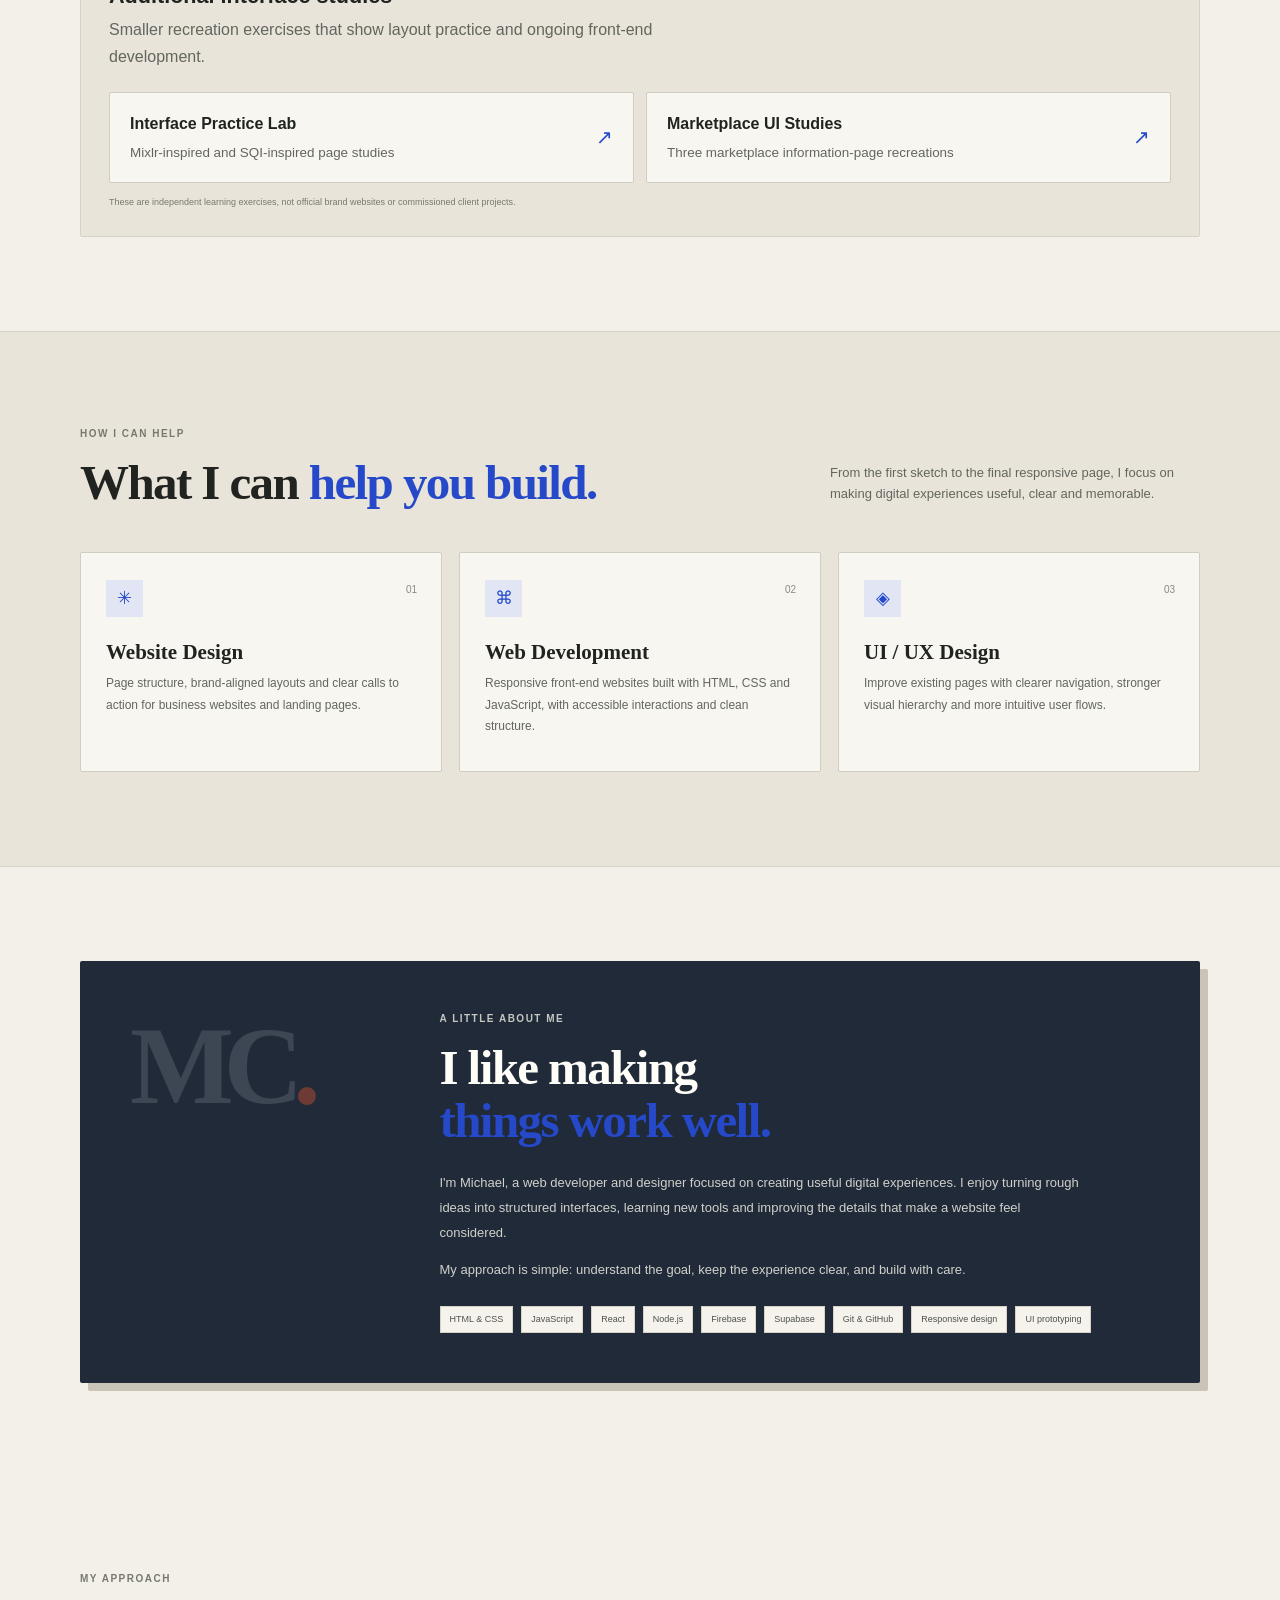
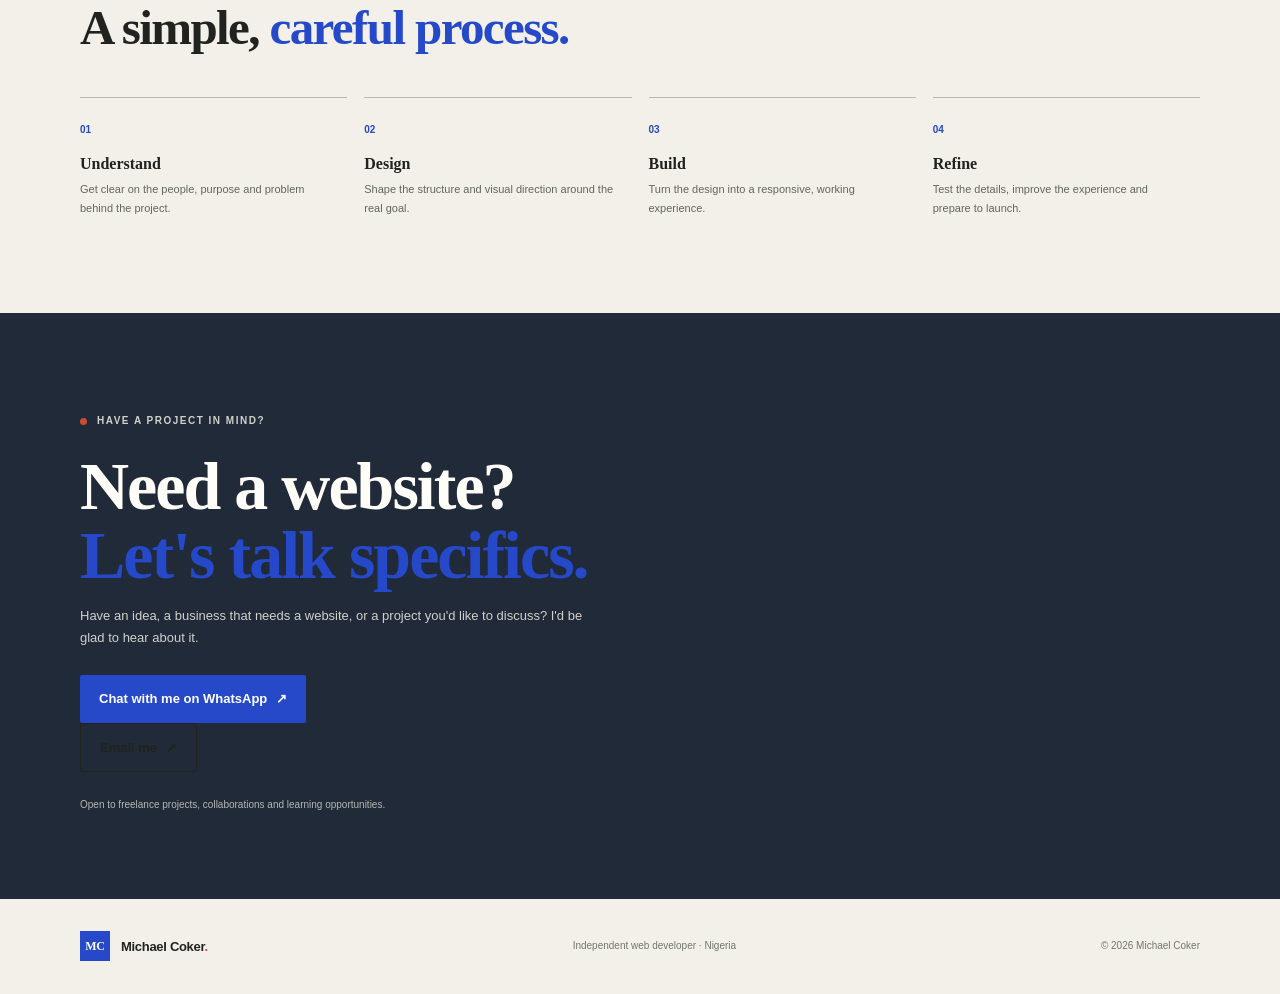
==== commit 297de152: "Update portfolio technical stack and contact email" ====
--- a/index.html
+++ b/index.html
@@ -80,12 +80,12 @@
       </div>
     </div></section>
 
-    <section class="section section-wrap about-section" id="about"><div class="about-panel reveal"><div class="about-mark">MC<span>.</span></div><div class="about-copy"><div class="eyebrow">A LITTLE ABOUT ME</div><h2>I like making<br><span class="gradient-text">things work well.</span></h2><p>I'm Michael, a web developer and designer focused on creating useful digital experiences. I enjoy turning rough ideas into structured interfaces, learning new tools and improving the details that make a website feel considered.</p><p>My approach is simple: understand the goal, keep the experience clear, and build with care.</p><div class="tool-row"><span>HTML &amp; CSS</span><span>JavaScript</span><span>Responsive design</span><span>Supabase</span><span>Firebase</span><span>UI prototyping</span></div></div></div></section>
+    <section class="section section-wrap about-section" id="about"><div class="about-panel reveal"><div class="about-mark">MC<span>.</span></div><div class="about-copy"><div class="eyebrow">A LITTLE ABOUT ME</div><h2>I like making<br><span class="gradient-text">things work well.</span></h2><p>I'm Michael, a web developer and designer focused on creating useful digital experiences. I enjoy turning rough ideas into structured interfaces, learning new tools and improving the details that make a website feel considered.</p><p>My approach is simple: understand the goal, keep the experience clear, and build with care.</p><div class="tool-row"><span>HTML &amp; CSS</span><span>JavaScript</span><span>React</span><span>Node.js</span><span>Firebase</span><span>Supabase</span><span>Git &amp; GitHub</span><span>Responsive design</span><span>UI prototyping</span></div></div></div></section>
 
     <section class="section section-wrap process-section"><div class="section-heading reveal"><div><div class="eyebrow">MY APPROACH</div><h2>A simple, <span class="gradient-text">careful process.</span></h2></div></div><div class="process-grid"><div class="process-step reveal"><span>01</span><h3>Understand</h3><p>Get clear on the people, purpose and problem behind the project.</p></div><div class="process-step reveal"><span>02</span><h3>Design</h3><p>Shape the structure and visual direction around the real goal.</p></div><div class="process-step reveal"><span>03</span><h3>Build</h3><p>Turn the design into a responsive, working experience.</p></div><div class="process-step reveal"><span>04</span><h3>Refine</h3><p>Test the details, improve the experience and prepare to launch.</p></div></div></section>
 
     <section class="contact-section" id="contact"><div class="section-wrap contact-inner reveal"><div class="eyebrow"><span class="status-dot"></span> HAVE A PROJECT IN MIND?</div><h2>Need a website?<br><span class="gradient-text">Let's talk specifics.</span></h2><p>Have an idea, a business that needs a website, or a project you'd like to discuss? I'd be glad to hear about it.</p><a class="button button-primary" href="https://wa.me/2349034887573?text=Hello%20Michael%2C%20I%20found%20your%20portfolio%20and%20would%20like%20to%20discuss%20a%20website%20project." target="_blank" rel="noreferrer">Chat with me on WhatsApp <span>↗</span></a>
-      <a class="button button-quiet" href="mailto:Xmax.nation13@gmail.com?subject=Website%20project%20enquiry">Email me <span>↗</span></a><div class="contact-foot">Open to freelance projects, collaborations and learning opportunities.</div></div></section>
+      <a class="button button-quiet" href="mailto:cokerimichael@gmail.com?subject=Website%20project%20enquiry">Email me <span>↗</span></a><div class="contact-foot">Open to freelance projects, collaborations and learning opportunities.</div></div></section>
   </main>
   <footer class="site-footer section-wrap"><a class="brand" href="#home"><span class="brand-mark">MC</span><span>Michael Coker<span class="brand-dot">.</span></span></a><span>Independent web developer · Nigeria</span><span>© <span id="year"></span> Michael Coker</span></footer>
 </body>
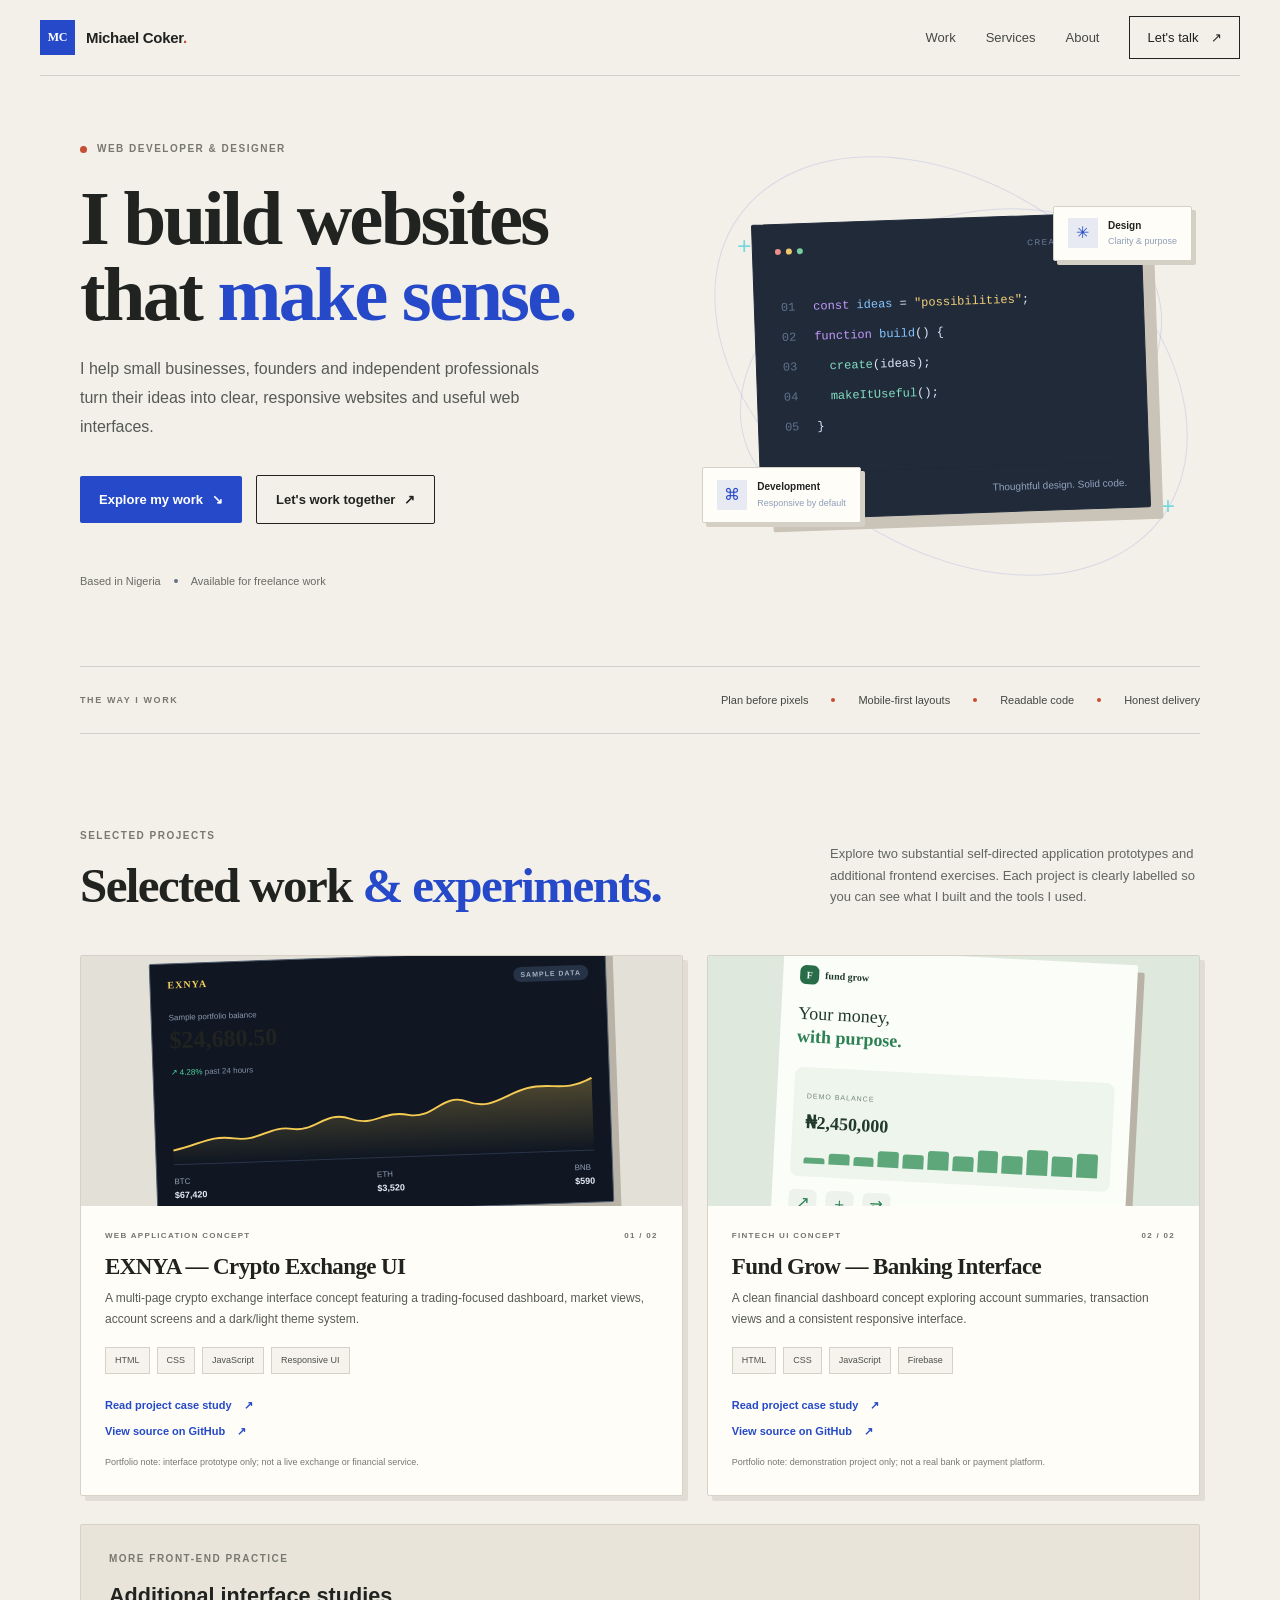
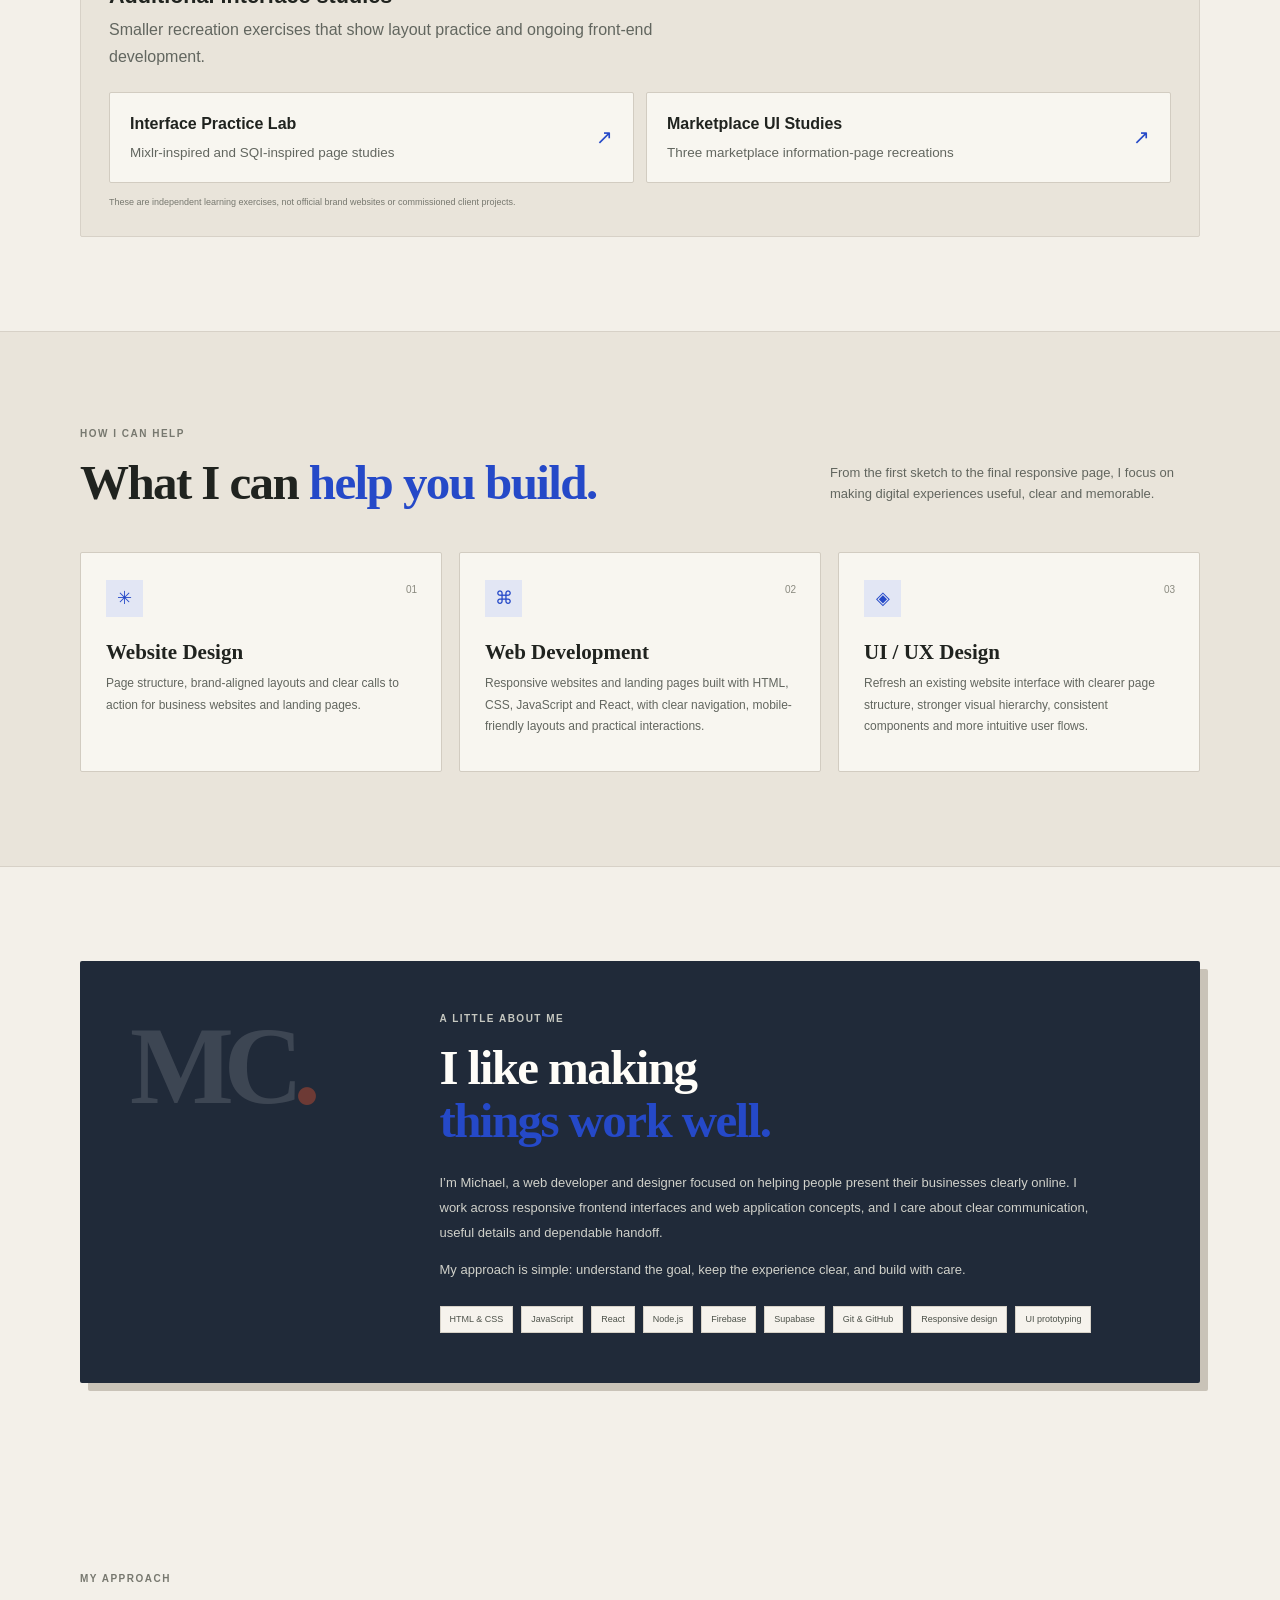
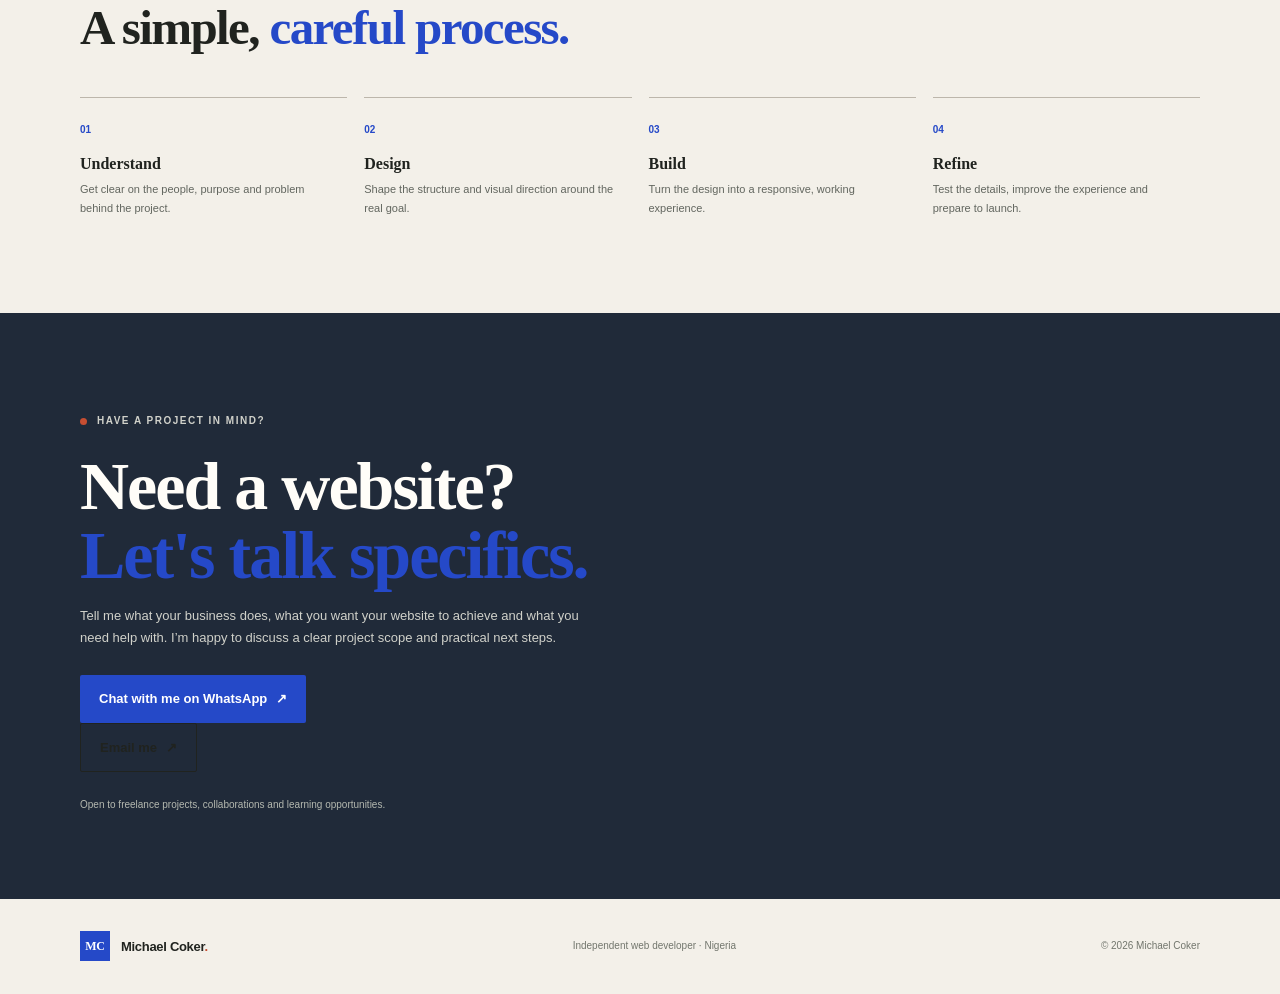
==== commit f10cbdbc: "Improve portfolio messaging for freelance client enquiries" ====
--- a/index.html
+++ b/index.html
@@ -4,7 +4,7 @@
   <meta charset="utf-8">
   <meta name="viewport" content="width=device-width, initial-scale=1">
   <meta name="theme-color" content="#0b1020">
-  <meta name="description" content="Michael Coker is a web developer and designer creating responsive websites and thoughtful digital experiences.">
+  <meta name="description" content="Michael Coker builds responsive business websites, landing pages and web application interfaces using modern frontend technologies.">
   <title>Michael Coker — Web Developer & Designer</title>
   <link rel="preconnect" href="https://fonts.googleapis.com">
   <link rel="preconnect" href="https://fonts.gstatic.com" crossorigin>
@@ -28,7 +28,7 @@
       <div class="hero-copy reveal">
         <div class="eyebrow"><span class="status-dot"></span> WEB DEVELOPER &amp; DESIGNER</div>
         <h1>I build websites that <span class="gradient-text">make sense.</span></h1>
-        <p class="hero-lead">I’m a web developer in Nigeria. I design straightforward interfaces and build responsive websites for people and small businesses.</p>
+        <p class="hero-lead">I help small businesses, founders and independent professionals turn their ideas into clear, responsive websites and useful web interfaces.</p>
         <div class="hero-actions">
           <a class="button button-primary" href="#work">Explore my work <span>↘</span></a>
           <a class="button button-quiet" href="#contact">Let's work together <span>↗</span></a>
@@ -51,7 +51,7 @@
     <section class="trust-strip section-wrap reveal"><span>THE WAY I WORK</span><div><b>Plan before pixels</b><i></i><b>Mobile-first layouts</b><i></i><b>Readable code</b><i></i><b>Honest delivery</b></div></section>
 
     <section class="section section-wrap" id="work">
-      <div class="section-heading reveal"><div><div class="eyebrow">SELECTED PROJECTS</div><h2>Selected work<span class="gradient-text"> &amp; experiments.</span></h2></div><p>A couple of substantial interface builds, plus smaller exercises. These are self-directed projects, not commissioned client work.</p></div>
+      <div class="section-heading reveal"><div><div class="eyebrow">SELECTED PROJECTS</div><h2>Selected work<span class="gradient-text"> &amp; experiments.</span></h2></div><p>Explore two substantial self-directed application prototypes and additional frontend exercises. Each project is clearly labelled so you can see what I built and the tools I used.</p></div>
       <div class="project-grid">
         <article class="project-card project-featured reveal">
           <div class="project-visual exnya-visual"><div class="mock-window"><div class="mock-top"><span>EXNYA</span><span class="mock-pill">SAMPLE DATA</span></div><div class="mock-balance"><small>Sample portfolio balance</small><strong>$24,680.50</strong><span>↗ 4.28% <small>past 24 hours</small></span></div><div class="mock-chart"><svg viewBox="0 0 520 120" preserveAspectRatio="none" role="img" aria-label="Decorative upward chart"><defs><linearGradient id="chartFill" x1="0" x2="0" y1="0" y2="1"><stop offset="0" stop-color="#f6cb54" stop-opacity=".28"/><stop offset="1" stop-color="#f6cb54" stop-opacity="0"/></linearGradient></defs><path d="M0 98 C35 90 45 75 76 82 S120 63 148 70 S190 42 220 57 S260 45 292 54 S335 20 365 36 S410 27 440 18 S485 28 520 5 L520 120 L0 120Z" fill="url(#chartFill)"/><path d="M0 98 C35 90 45 75 76 82 S120 63 148 70 S190 42 220 57 S260 45 292 54 S335 20 365 36 S410 27 440 18 S485 28 520 5" fill="none" stroke="#f6cb54" stroke-width="3"/></svg></div><div class="mock-coins"><span>BTC <b>$67,420</b></span><span>ETH <b>$3,520</b></span><span>BNB <b>$590</b></span></div></div></div>
@@ -75,16 +75,16 @@
     <section class="section services-section" id="services"><div class="section-wrap"><div class="section-heading reveal"><div><div class="eyebrow">HOW I CAN HELP</div><h2>What I can <span class="gradient-text">help you build.</span></h2></div><p>From the first sketch to the final responsive page, I focus on making digital experiences useful, clear and memorable.</p></div>
       <div class="service-grid">
         <article class="service-card reveal"><div class="service-icon">✳</div><span class="service-number">01</span><h3>Website Design</h3><p>Page structure, brand-aligned layouts and clear calls to action for business websites and landing pages.</p></article>
-        <article class="service-card reveal"><div class="service-icon">⌘</div><span class="service-number">02</span><h3>Web Development</h3><p>Responsive front-end websites built with HTML, CSS and JavaScript, with accessible interactions and clean structure.</p></article>
-        <article class="service-card reveal"><div class="service-icon">◈</div><span class="service-number">03</span><h3>UI / UX Design</h3><p>Improve existing pages with clearer navigation, stronger visual hierarchy and more intuitive user flows.</p></article>
+        <article class="service-card reveal"><div class="service-icon">⌘</div><span class="service-number">02</span><h3>Web Development</h3><p>Responsive websites and landing pages built with HTML, CSS, JavaScript and React, with clear navigation, mobile-friendly layouts and practical interactions.</p></article>
+        <article class="service-card reveal"><div class="service-icon">◈</div><span class="service-number">03</span><h3>UI / UX Design</h3><p>Refresh an existing website interface with clearer page structure, stronger visual hierarchy, consistent components and more intuitive user flows.</p></article>
       </div>
     </div></section>
 
-    <section class="section section-wrap about-section" id="about"><div class="about-panel reveal"><div class="about-mark">MC<span>.</span></div><div class="about-copy"><div class="eyebrow">A LITTLE ABOUT ME</div><h2>I like making<br><span class="gradient-text">things work well.</span></h2><p>I'm Michael, a web developer and designer focused on creating useful digital experiences. I enjoy turning rough ideas into structured interfaces, learning new tools and improving the details that make a website feel considered.</p><p>My approach is simple: understand the goal, keep the experience clear, and build with care.</p><div class="tool-row"><span>HTML &amp; CSS</span><span>JavaScript</span><span>React</span><span>Node.js</span><span>Firebase</span><span>Supabase</span><span>Git &amp; GitHub</span><span>Responsive design</span><span>UI prototyping</span></div></div></div></section>
+    <section class="section section-wrap about-section" id="about"><div class="about-panel reveal"><div class="about-mark">MC<span>.</span></div><div class="about-copy"><div class="eyebrow">A LITTLE ABOUT ME</div><h2>I like making<br><span class="gradient-text">things work well.</span></h2><p>I’m Michael, a web developer and designer focused on helping people present their businesses clearly online. I work across responsive frontend interfaces and web application concepts, and I care about clear communication, useful details and dependable handoff.</p><p>My approach is simple: understand the goal, keep the experience clear, and build with care.</p><div class="tool-row"><span>HTML &amp; CSS</span><span>JavaScript</span><span>React</span><span>Node.js</span><span>Firebase</span><span>Supabase</span><span>Git &amp; GitHub</span><span>Responsive design</span><span>UI prototyping</span></div></div></div></section>
 
     <section class="section section-wrap process-section"><div class="section-heading reveal"><div><div class="eyebrow">MY APPROACH</div><h2>A simple, <span class="gradient-text">careful process.</span></h2></div></div><div class="process-grid"><div class="process-step reveal"><span>01</span><h3>Understand</h3><p>Get clear on the people, purpose and problem behind the project.</p></div><div class="process-step reveal"><span>02</span><h3>Design</h3><p>Shape the structure and visual direction around the real goal.</p></div><div class="process-step reveal"><span>03</span><h3>Build</h3><p>Turn the design into a responsive, working experience.</p></div><div class="process-step reveal"><span>04</span><h3>Refine</h3><p>Test the details, improve the experience and prepare to launch.</p></div></div></section>
 
-    <section class="contact-section" id="contact"><div class="section-wrap contact-inner reveal"><div class="eyebrow"><span class="status-dot"></span> HAVE A PROJECT IN MIND?</div><h2>Need a website?<br><span class="gradient-text">Let's talk specifics.</span></h2><p>Have an idea, a business that needs a website, or a project you'd like to discuss? I'd be glad to hear about it.</p><a class="button button-primary" href="https://wa.me/2349034887573?text=Hello%20Michael%2C%20I%20found%20your%20portfolio%20and%20would%20like%20to%20discuss%20a%20website%20project." target="_blank" rel="noreferrer">Chat with me on WhatsApp <span>↗</span></a>
+    <section class="contact-section" id="contact"><div class="section-wrap contact-inner reveal"><div class="eyebrow"><span class="status-dot"></span> HAVE A PROJECT IN MIND?</div><h2>Need a website?<br><span class="gradient-text">Let's talk specifics.</span></h2><p>Tell me what your business does, what you want your website to achieve and what you need help with. I’m happy to discuss a clear project scope and practical next steps.</p><a class="button button-primary" href="https://wa.me/2349034887573?text=Hello%20Michael%2C%20I%20found%20your%20portfolio%20and%20would%20like%20to%20discuss%20a%20website%20project." target="_blank" rel="noreferrer">Chat with me on WhatsApp <span>↗</span></a>
       <a class="button button-quiet" href="mailto:cokerimichael@gmail.com?subject=Website%20project%20enquiry">Email me <span>↗</span></a><div class="contact-foot">Open to freelance projects, collaborations and learning opportunities.</div></div></section>
   </main>
   <footer class="site-footer section-wrap"><a class="brand" href="#home"><span class="brand-mark">MC</span><span>Michael Coker<span class="brand-dot">.</span></span></a><span>Independent web developer · Nigeria</span><span>© <span id="year"></span> Michael Coker</span></footer>
